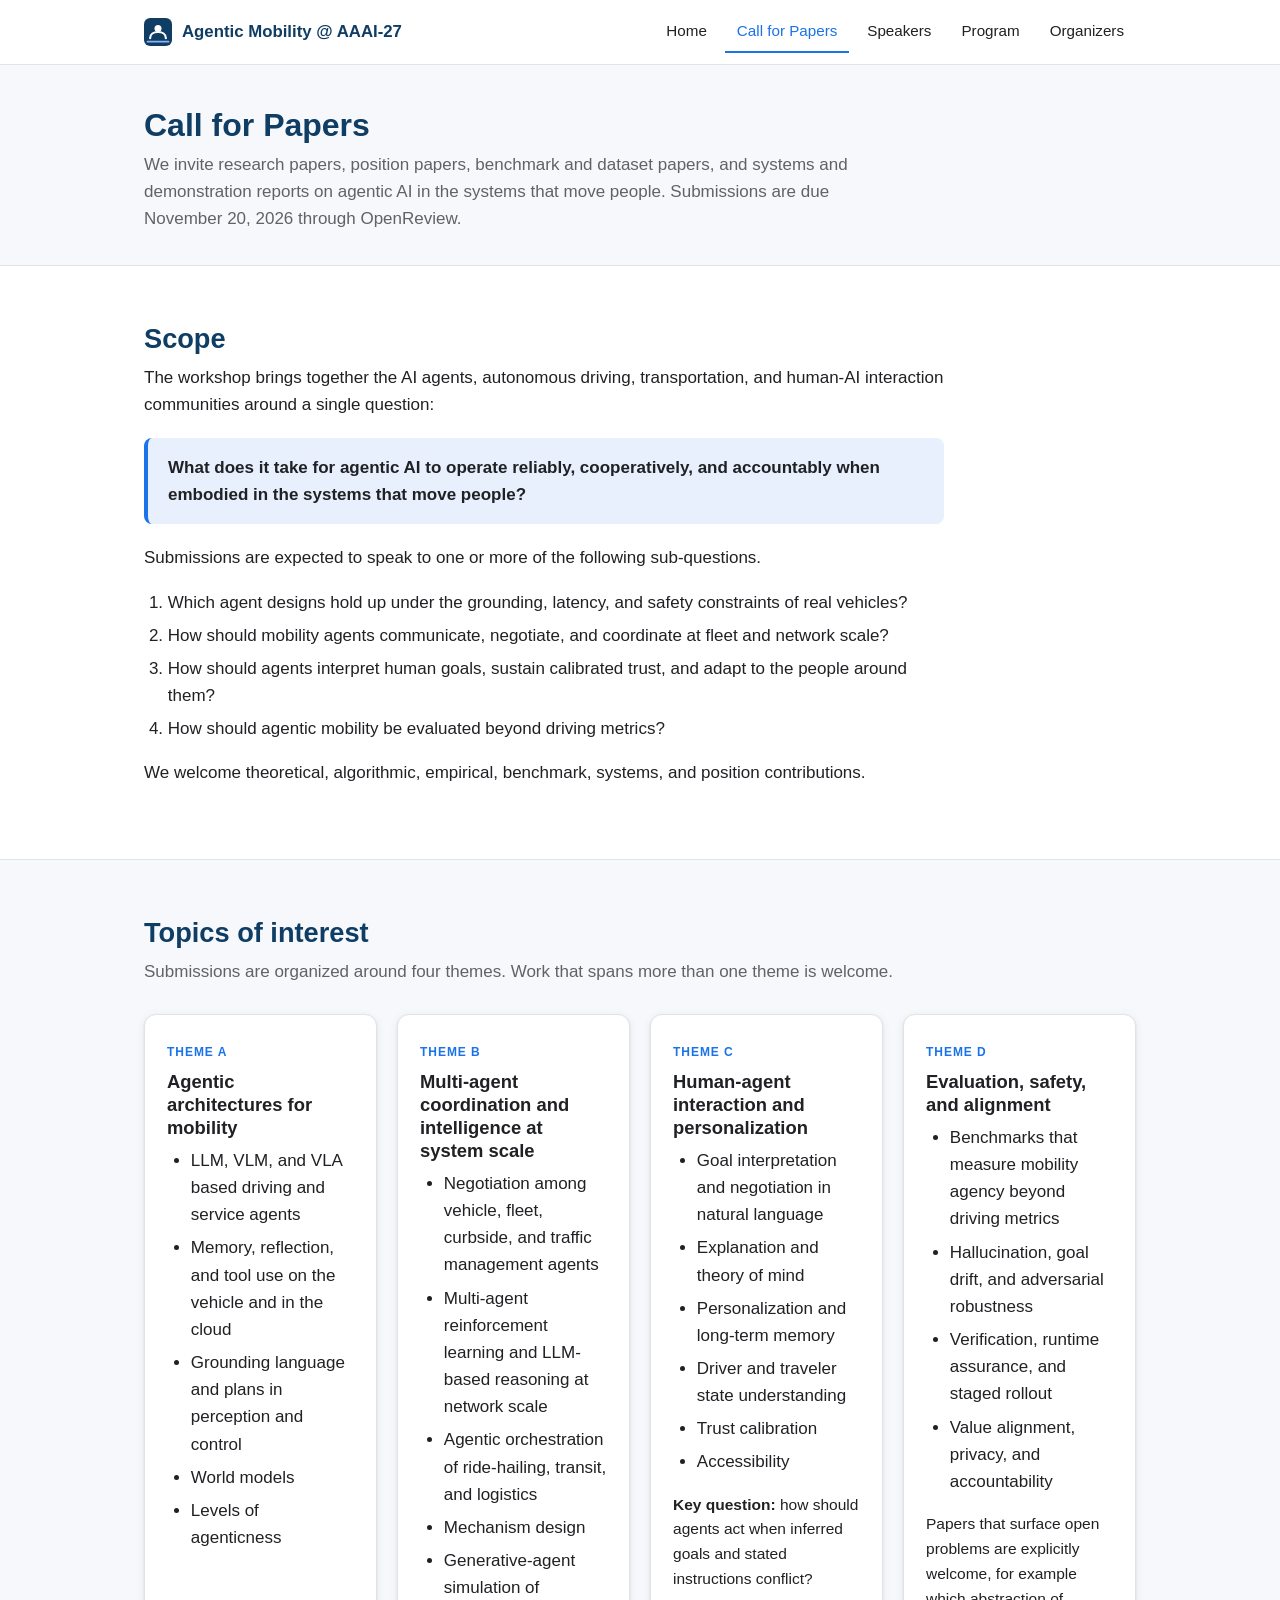
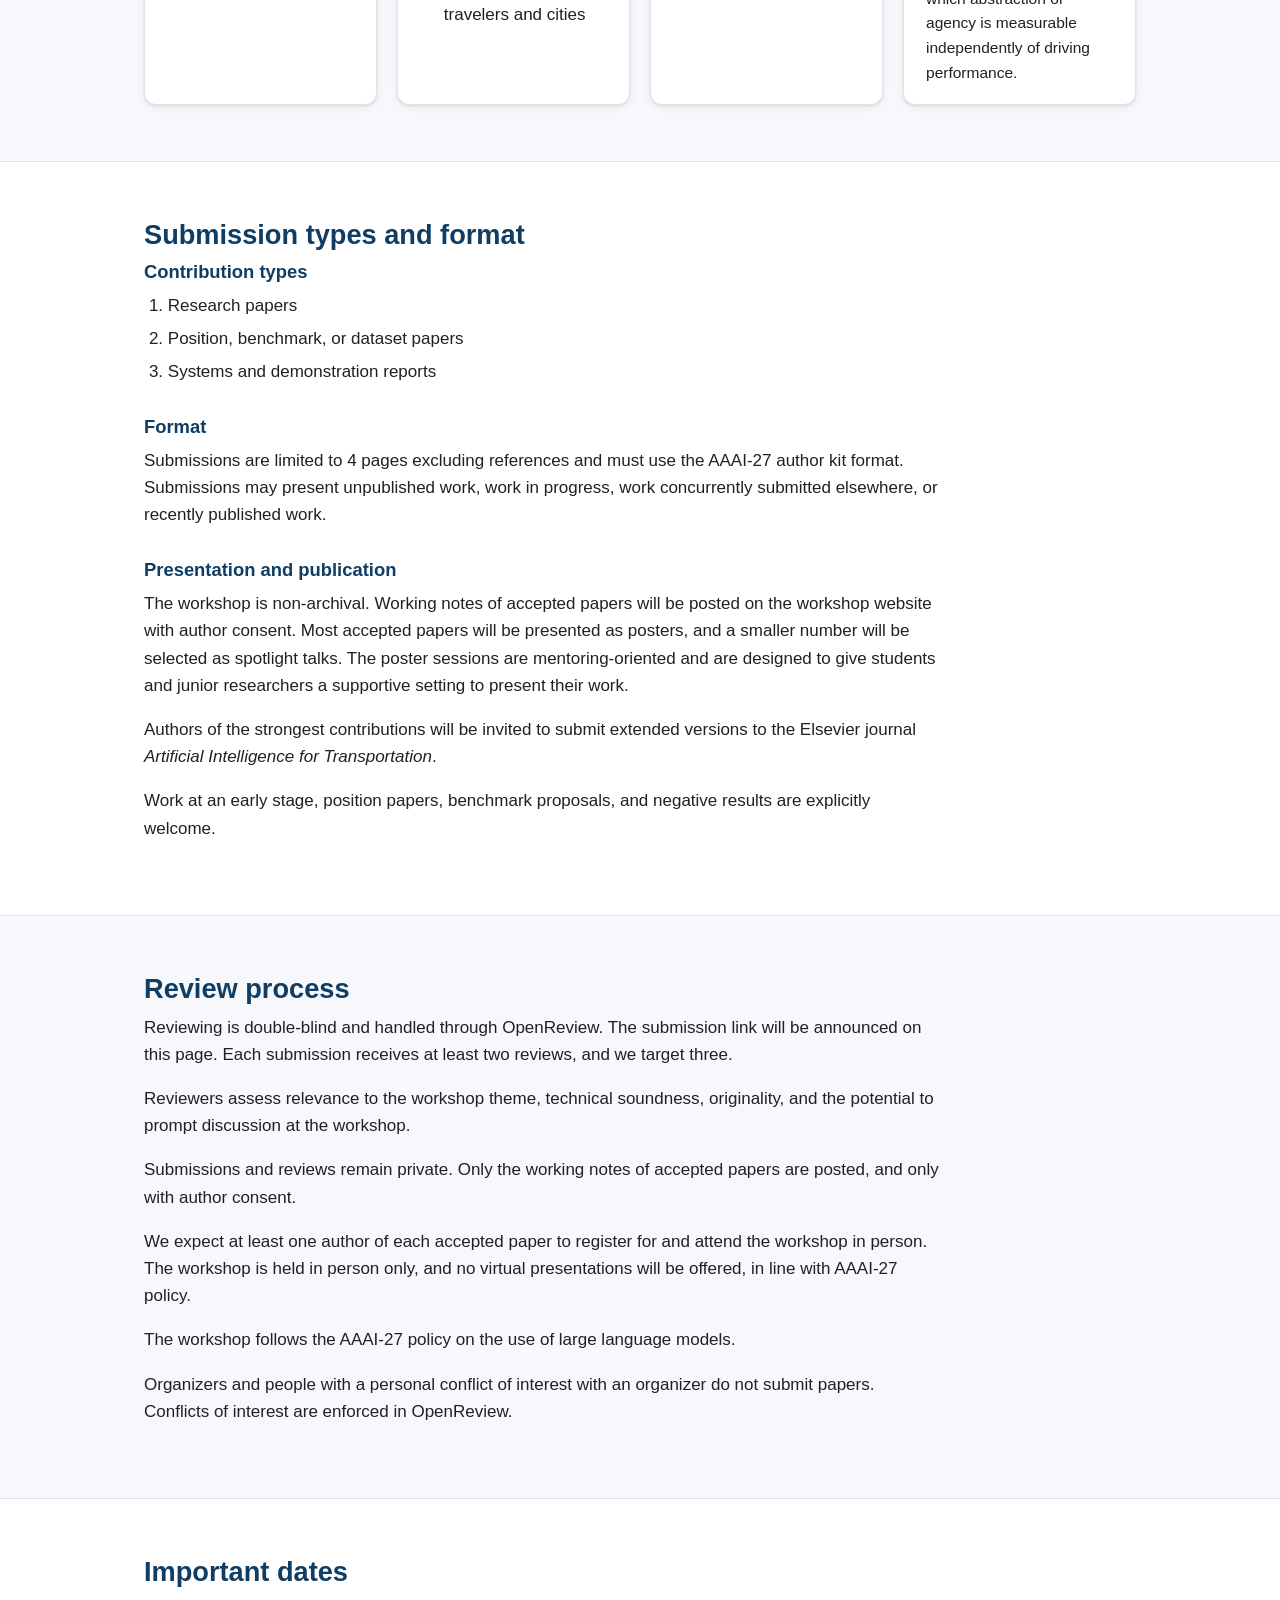
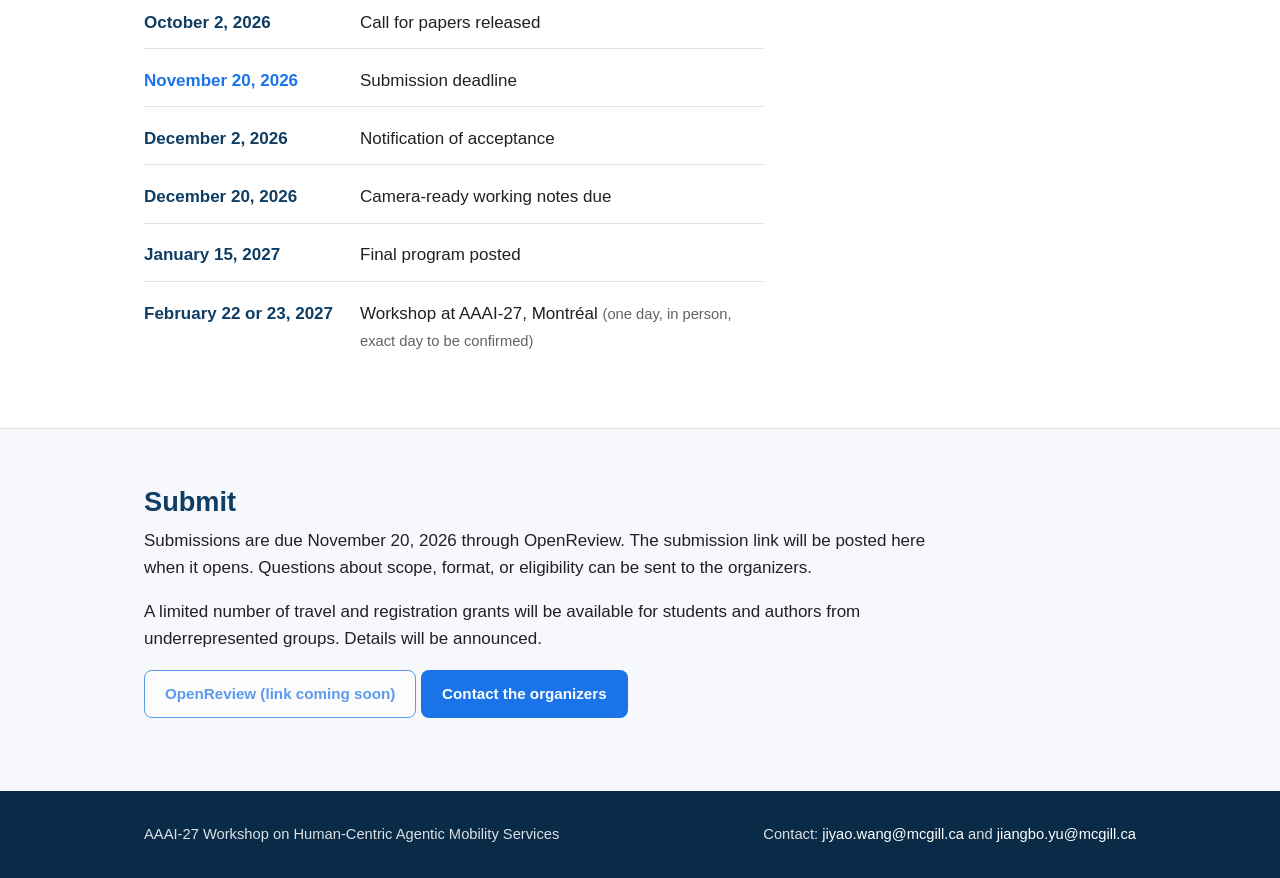
==== cfp.html @ 1d6eedd7 "Add workshop website for AAAI-27 Human-Centric Agentic Mobility Services Static site with home, call" ====
<!DOCTYPE html>
<html lang="en">
<head>
  <meta charset="utf-8">
  <meta name="viewport" content="width=device-width, initial-scale=1">
  <title>Call for Papers | Human-Centric Agentic Mobility Services, AAAI-27 Workshop</title>
  <meta name="description" content="Call for papers for the AAAI-27 Workshop on Human-Centric Agentic Mobility Services. Scope, topics of interest, submission format, review process, and important dates.">
  <link rel="icon" href="assets/favicon.svg" type="image/svg+xml">
  <link rel="stylesheet" href="assets/style.css">
</head>
<body>
  <a class="skip-link" href="#main">Skip to content</a>

  <header class="site-header">
    <div class="container">
      <a class="brand" href="index.html">
        <svg viewBox="0 0 64 64" aria-hidden="true"><rect width="64" height="64" rx="14" fill="#0f3d63"/><circle cx="32" cy="24" r="8" fill="#fff"/><path d="M14 46c0-9 8-14 18-14s18 5 18 14" fill="none" stroke="#fff" stroke-width="5" stroke-linecap="round"/><path d="M8 54h48" stroke="#8ab4f8" stroke-width="4" stroke-linecap="round"/></svg>
        Agentic Mobility @ AAAI-27
      </a>
      <nav class="site-nav" aria-label="Main">
        <a href="index.html">Home</a>
        <a href="cfp.html" class="active" aria-current="page">Call for Papers</a>
        <a href="speakers.html">Speakers</a>
        <a href="program.html">Program</a>
        <a href="organizers.html">Organizers</a>
      </nav>
    </div>
  </header>

  <main id="main">
    <section class="page-header">
      <div class="container">
        <h1>Call for Papers</h1>
        <p>We invite research papers, position papers, benchmark and dataset papers, and systems and demonstration reports on agentic AI in the systems that move people. Submissions are due November 20, 2026 through OpenReview.</p>
      </div>
    </section>

    <section class="section" id="scope">
      <div class="container">
        <h2 class="section-title">Scope</h2>
        <div class="prose">
          <p>The workshop brings together the AI agents, autonomous driving, transportation, and human-AI interaction communities around a single question:</p>
          <div class="callout">
            <p><strong>What does it take for agentic AI to operate reliably, cooperatively, and accountably when embodied in the systems that move people?</strong></p>
          </div>
          <p>Submissions are expected to speak to one or more of the following sub-questions.</p>
          <ol>
            <li>Which agent designs hold up under the grounding, latency, and safety constraints of real vehicles?</li>
            <li>How should mobility agents communicate, negotiate, and coordinate at fleet and network scale?</li>
            <li>How should agents interpret human goals, sustain calibrated trust, and adapt to the people around them?</li>
            <li>How should agentic mobility be evaluated beyond driving metrics?</li>
          </ol>
          <p>We welcome theoretical, algorithmic, empirical, benchmark, systems, and position contributions.</p>
        </div>
      </div>
    </section>

    <section class="section alt" id="topics">
      <div class="container">
        <h2 class="section-title">Topics of interest</h2>
        <p class="section-intro">Submissions are organized around four themes. Work that spans more than one theme is welcome.</p>
        <div class="card-grid">
          <div class="card">
            <span class="label">Theme A</span>
            <h3>Agentic architectures for mobility</h3>
            <ul>
              <li>LLM, VLM, and VLA based driving and service agents</li>
              <li>Memory, reflection, and tool use on the vehicle and in the cloud</li>
              <li>Grounding language and plans in perception and control</li>
              <li>World models</li>
              <li>Levels of agenticness</li>
            </ul>
          </div>
          <div class="card">
            <span class="label">Theme B</span>
            <h3>Multi-agent coordination and intelligence at system scale</h3>
            <ul>
              <li>Negotiation among vehicle, fleet, curbside, and traffic management agents</li>
              <li>Multi-agent reinforcement learning and LLM-based reasoning at network scale</li>
              <li>Agentic orchestration of ride-hailing, transit, and logistics</li>
              <li>Mechanism design</li>
              <li>Generative-agent simulation of travelers and cities</li>
            </ul>
          </div>
          <div class="card">
            <span class="label">Theme C</span>
            <h3>Human-agent interaction and personalization</h3>
            <ul>
              <li>Goal interpretation and negotiation in natural language</li>
              <li>Explanation and theory of mind</li>
              <li>Personalization and long-term memory</li>
              <li>Driver and traveler state understanding</li>
              <li>Trust calibration</li>
              <li>Accessibility</li>
            </ul>
            <p><strong>Key question:</strong> how should agents act when inferred goals and stated instructions conflict?</p>
          </div>
          <div class="card">
            <span class="label">Theme D</span>
            <h3>Evaluation, safety, and alignment</h3>
            <ul>
              <li>Benchmarks that measure mobility agency beyond driving metrics</li>
              <li>Hallucination, goal drift, and adversarial robustness</li>
              <li>Verification, runtime assurance, and staged rollout</li>
              <li>Value alignment, privacy, and accountability</li>
            </ul>
            <p>Papers that surface open problems are explicitly welcome, for example which abstraction of agency is measurable independently of driving performance.</p>
          </div>
        </div>
      </div>
    </section>

    <section class="section" id="submissions">
      <div class="container">
        <h2 class="section-title">Submission types and format</h2>
        <div class="prose">
          <h3>Contribution types</h3>
          <ol>
            <li>Research papers</li>
            <li>Position, benchmark, or dataset papers</li>
            <li>Systems and demonstration reports</li>
          </ol>
          <h3>Format</h3>
          <p>Submissions are limited to 4 pages excluding references and must use the AAAI-27 author kit format. Submissions may present unpublished work, work in progress, work concurrently submitted elsewhere, or recently published work.</p>
          <h3>Presentation and publication</h3>
          <p>The workshop is non-archival. Working notes of accepted papers will be posted on the workshop website with author consent. Most accepted papers will be presented as posters, and a smaller number will be selected as spotlight talks. The poster sessions are mentoring-oriented and are designed to give students and junior researchers a supportive setting to present their work.</p>
          <p>Authors of the strongest contributions will be invited to submit extended versions to the Elsevier journal <em>Artificial Intelligence for Transportation</em>.</p>
          <p>Work at an early stage, position papers, benchmark proposals, and negative results are explicitly welcome.</p>
        </div>
      </div>
    </section>

    <section class="section alt" id="review">
      <div class="container">
        <h2 class="section-title">Review process</h2>
        <div class="prose">
          <p>Reviewing is double-blind and handled through OpenReview. The submission link will be announced on this page. Each submission receives at least two reviews, and we target three.</p>
          <p>Reviewers assess relevance to the workshop theme, technical soundness, originality, and the potential to prompt discussion at the workshop.</p>
          <p>Submissions and reviews remain private. Only the working notes of accepted papers are posted, and only with author consent.</p>
          <p>We expect at least one author of each accepted paper to register for and attend the workshop in person. The workshop is held in person only, and no virtual presentations will be offered, in line with AAAI-27 policy.</p>
          <p>The workshop follows the AAAI-27 policy on the use of large language models.</p>
          <p>Organizers and people with a personal conflict of interest with an organizer do not submit papers. Conflicts of interest are enforced in OpenReview.</p>
        </div>
      </div>
    </section>

    <section class="section" id="dates">
      <div class="container">
        <h2 class="section-title">Important dates</h2>
        <ul class="dates">
          <li><span class="date">October 2, 2026</span><span>Call for papers released</span></li>
          <li class="highlight"><span class="date">November 20, 2026</span><span>Submission deadline</span></li>
          <li><span class="date">December 2, 2026</span><span>Notification of acceptance</span></li>
          <li><span class="date">December 20, 2026</span><span>Camera-ready working notes due</span></li>
          <li><span class="date">January 15, 2027</span><span>Final program posted</span></li>
          <li><span class="date">February 22 or 23, 2027</span><span>Workshop at AAAI-27, Montréal <span class="note">(one day, in person, exact day to be confirmed)</span></span></li>
        </ul>
      </div>
    </section>

    <section class="section alt" id="submit">
      <div class="container">
        <h2 class="section-title">Submit</h2>
        <div class="prose">
          <p>Submissions are due November 20, 2026 through OpenReview. The submission link will be posted here when it opens. Questions about scope, format, or eligibility can be sent to the organizers.</p>
          <p>A limited number of travel and registration grants will be available for students and authors from underrepresented groups. Details will be announced.</p>
          <p>
            <a class="btn btn-secondary" href="#" aria-disabled="true" tabindex="-1">OpenReview (link coming soon)</a>
            <a class="btn btn-primary" href="organizers.html#contact">Contact the organizers</a>
          </p>
        </div>
      </div>
    </section>
  </main>

  <footer class="site-footer">
    <div class="container">
      <p>AAAI-27 Workshop on Human-Centric Agentic Mobility Services</p>
      <p>Contact: <a href="mailto:jiyao.wang@mcgill.ca">jiyao.wang@mcgill.ca</a> and <a href="mailto:jiangbo.yu@mcgill.ca">jiangbo.yu@mcgill.ca</a></p>
    </div>
  </footer>
</body>
</html>
---- assets/style.css ----
/* Workshop site styles. Clean, single column, Google Sites inspired. */

:root {
  --primary: #0f3d63;
  --primary-dark: #0a2b47;
  --accent: #1a73e8;
  --accent-soft: #e8f0fe;
  --bg: #ffffff;
  --surface: #f6f8fb;
  --text: #202124;
  --muted: #5f6368;
  --border: #e0e3e8;
  --radius: 12px;
  --shadow: 0 1px 2px rgba(60, 64, 67, 0.12), 0 2px 8px rgba(60, 64, 67, 0.08);
  --font: -apple-system, BlinkMacSystemFont, "Segoe UI", Roboto, "Helvetica Neue", Arial, sans-serif;
}

* { box-sizing: border-box; }

@media (prefers-reduced-motion: no-preference) {
  html { scroll-behavior: smooth; }
}

/* Keep anchored targets clear of the sticky header */
[id] { scroll-margin-top: 80px; }

body {
  margin: 0;
  font-family: var(--font);
  font-size: 17px;
  line-height: 1.6;
  color: var(--text);
  background: var(--bg);
  -webkit-font-smoothing: antialiased;
}

a { color: var(--accent); text-decoration: none; }
a:hover { text-decoration: underline; }
a:focus-visible, .btn:focus-visible {
  outline: 3px solid var(--accent);
  outline-offset: 2px;
}
.hero :focus-visible, .site-footer :focus-visible { outline-color: #fff; }

h1, h2, h3, h4 { line-height: 1.25; margin: 0 0 0.5em; font-weight: 600; }
h1 { font-size: 2.4rem; }
h2 { font-size: 1.7rem; color: var(--primary); }
h3 { font-size: 1.15rem; }
p { margin: 0 0 1em; }
ul, ol { margin: 0 0 1em; padding-left: 1.4em; }
li { margin-bottom: 0.35em; }

.container {
  max-width: 1040px;
  margin: 0 auto;
  padding: 0 24px;
}

/* Skip link for keyboard users */
.skip-link {
  position: absolute;
  left: -999px;
  top: 8px;
  background: var(--accent);
  color: #fff;
  padding: 8px 12px;
  border-radius: 6px;
  z-index: 1000;
}
.skip-link:focus { left: 8px; }

/* Header and navigation */
.site-header {
  position: sticky;
  top: 0;
  z-index: 100;
  background: #fff;
  border-bottom: 1px solid var(--border);
}
.site-header .container {
  display: flex;
  align-items: center;
  justify-content: space-between;
  flex-wrap: wrap;
  gap: 8px 24px;
  min-height: 64px;
}
.brand {
  display: flex;
  align-items: center;
  gap: 10px;
  font-weight: 700;
  color: var(--primary);
  font-size: 1.05rem;
  white-space: nowrap;
}
.brand:hover { text-decoration: none; }
.brand svg { width: 28px; height: 28px; flex: none; }
.site-nav { display: flex; flex-wrap: wrap; gap: 4px 6px; }
.site-nav a {
  display: inline-block;
  padding: 8px 12px;
  border-radius: 8px;
  color: var(--text);
  font-weight: 500;
  font-size: 0.95rem;
  border-bottom: 2px solid transparent;
}
.site-nav a:hover { background: var(--surface); text-decoration: none; }
.site-nav a.active { color: var(--accent); border-bottom-color: var(--accent); border-radius: 8px 8px 0 0; }

/* Hero banner */
.hero {
  background: linear-gradient(135deg, var(--primary-dark) 0%, var(--primary) 55%, #175a8a 100%);
  color: #fff;
  padding: 72px 0 64px;
}
.hero .eyebrow {
  text-transform: uppercase;
  letter-spacing: 0.12em;
  font-size: 0.8rem;
  font-weight: 600;
  opacity: 0.85;
  margin-bottom: 12px;
}
.hero h1 { color: #fff; max-width: 820px; margin-bottom: 16px; }
.hero .lead { font-size: 1.2rem; max-width: 760px; opacity: 0.95; margin-bottom: 20px; }
.hero .meta {
  display: flex;
  flex-wrap: wrap;
  gap: 8px 28px;
  font-size: 1rem;
  opacity: 0.95;
  margin-bottom: 28px;
}
.hero .meta span { display: inline-flex; align-items: center; gap: 8px; }
.hero .meta svg { width: 18px; height: 18px; opacity: 0.9; }
.hero .actions { display: flex; flex-wrap: wrap; gap: 12px; }

/* Page header for interior pages */
.page-header {
  background: var(--surface);
  border-bottom: 1px solid var(--border);
  padding: 40px 0 32px;
}
.page-header h1 { color: var(--primary); font-size: 2rem; margin-bottom: 6px; }
.page-header p { color: var(--muted); margin: 0; max-width: 760px; }

/* Buttons */
.btn {
  display: inline-block;
  padding: 11px 20px;
  border-radius: 8px;
  font-weight: 600;
  font-size: 0.95rem;
  border: 1px solid transparent;
  transition: background 0.15s ease, color 0.15s ease;
}
.btn:hover { text-decoration: none; }
.btn-primary { background: #fff; color: var(--primary); }
.btn-primary:hover { background: #eaf1fb; }
.btn-secondary { background: transparent; color: #fff; border-color: rgba(255, 255, 255, 0.7); }
.btn-secondary:hover { background: rgba(255, 255, 255, 0.12); }
.btn[aria-disabled="true"] { opacity: 0.7; cursor: default; pointer-events: none; }
.section .btn-primary { background: var(--accent); color: #fff; }
.section .btn-primary:hover { background: #1765cc; }
.section .btn-secondary { background: #fff; color: var(--accent); border-color: var(--accent); }
.section .btn-secondary:hover { background: var(--accent-soft); }

/* Sections */
.section { padding: 56px 0; }
.section + .section { border-top: 1px solid var(--border); }
.section.alt { background: var(--surface); }
.section-title { margin-bottom: 8px; }
.section-intro { color: var(--muted); max-width: 760px; margin-bottom: 28px; }
.section-intro a, .page-header p a { text-decoration: underline; text-underline-offset: 2px; }
.prose { max-width: 800px; }
.prose h3 { margin-top: 1.6em; color: var(--primary); }
.prose h3:first-child { margin-top: 0; }

/* Cards */
.card-grid {
  display: grid;
  grid-template-columns: repeat(auto-fit, minmax(230px, 1fr));
  gap: 20px;
}
.card {
  background: #fff;
  border: 1px solid var(--border);
  border-radius: var(--radius);
  padding: 22px 22px 18px;
  box-shadow: var(--shadow);
}
.card h3 { margin-bottom: 8px; }
.card p { margin-bottom: 0.6em; font-size: 0.97rem; }
.card p:last-child { margin-bottom: 0; }
.card .label {
  display: inline-block;
  font-size: 0.75rem;
  font-weight: 700;
  letter-spacing: 0.08em;
  text-transform: uppercase;
  color: var(--accent);
  margin-bottom: 8px;
}

/* Key dates */
.dates { list-style: none; padding: 0; margin: 0; max-width: 620px; }
.dates li {
  display: grid;
  grid-template-columns: 200px 1fr;
  gap: 16px;
  padding: 12px 0;
  border-bottom: 1px solid var(--border);
}
.dates li:last-child { border-bottom: none; }
.dates .date { font-weight: 600; color: var(--primary); }
.dates .highlight .date { color: var(--accent); }
.dates .note { color: var(--muted); font-size: 0.92rem; }

/* People */
.people-grid {
  display: grid;
  grid-template-columns: repeat(auto-fill, minmax(280px, 1fr));
  gap: 18px;
}
.person {
  display: flex;
  gap: 16px;
  align-items: flex-start;
  background: #fff;
  border: 1px solid var(--border);
  border-radius: var(--radius);
  padding: 18px;
  box-shadow: var(--shadow);
}
.avatar {
  flex: none;
  width: 56px;
  height: 56px;
  border-radius: 50%;
  background: var(--accent-soft);
  color: var(--primary);
  font-weight: 700;
  font-size: 1.1rem;
  display: flex;
  align-items: center;
  justify-content: center;
  letter-spacing: 0.02em;
}
.person h3 { font-size: 1.05rem; margin-bottom: 2px; }
.person .affil { color: var(--muted); font-size: 0.93rem; margin-bottom: 6px; }
.person .role {
  display: inline-block;
  font-size: 0.75rem;
  font-weight: 700;
  letter-spacing: 0.06em;
  text-transform: uppercase;
  color: var(--primary);
  background: var(--accent-soft);
  padding: 2px 8px;
  border-radius: 999px;
  margin-bottom: 8px;
}
.person .bio { font-size: 0.93rem; margin: 0; }
.person .email { font-size: 0.9rem; margin: 6px 0 0; }

/* Schedule table */
.table-wrap { overflow-x: auto; }
table.schedule {
  width: 100%;
  border-collapse: collapse;
  background: #fff;
  border: 1px solid var(--border);
  border-radius: var(--radius);
  overflow: hidden;
  box-shadow: var(--shadow);
}
table.schedule th, table.schedule td {
  text-align: left;
  padding: 14px 18px;
  border-bottom: 1px solid var(--border);
  vertical-align: top;
}
table.schedule th { background: var(--surface); color: var(--primary); font-weight: 600; }
table.schedule tr:last-child td { border-bottom: none; }
table.schedule td.time { white-space: nowrap; font-weight: 600; width: 150px; }
table.schedule tr.break td { background: #fafbfc; color: var(--muted); }

/* Callout */
.callout {
  background: var(--accent-soft);
  border-left: 4px solid var(--accent);
  border-radius: 8px;
  padding: 16px 20px;
  margin: 20px 0;
}
.callout p:last-child { margin-bottom: 0; }
.callout a { color: var(--primary); text-decoration: underline; text-underline-offset: 2px; }

/* Sponsors */
.sponsor-list {
  display: flex;
  flex-wrap: wrap;
  gap: 12px 16px;
  list-style: none;
  padding: 0;
  margin: 0;
}
.sponsor-list li {
  background: #fff;
  border: 1px solid var(--border);
  border-radius: 8px;
  padding: 10px 22px;
  font-weight: 600;
  color: var(--primary);
}

/* Footer */
.site-footer {
  background: var(--primary-dark);
  color: rgba(255, 255, 255, 0.85);
  padding: 32px 0;
  font-size: 0.92rem;
}
.site-footer .container {
  display: flex;
  flex-wrap: wrap;
  justify-content: space-between;
  gap: 12px 32px;
}
.site-footer a { color: #fff; }
.site-footer p { margin: 0; }

/* Responsive */
@media (max-width: 700px) {
  body { font-size: 16px; }
  h1 { font-size: 1.9rem; }
  .hero { padding: 52px 0 44px; }
  .hero h1 { font-size: 1.9rem; }
  .hero .lead { font-size: 1.05rem; }
  .section { padding: 40px 0; }
  .site-header .container { padding-top: 8px; padding-bottom: 8px; }
  .site-nav a { padding: 10px 10px; font-size: 0.9rem; }
  [id] { scroll-margin-top: 112px; }
  .dates li { grid-template-columns: 1fr; gap: 2px; }
  table.schedule th, table.schedule td { padding: 12px 12px; }
  table.schedule td.time { width: auto; }
}
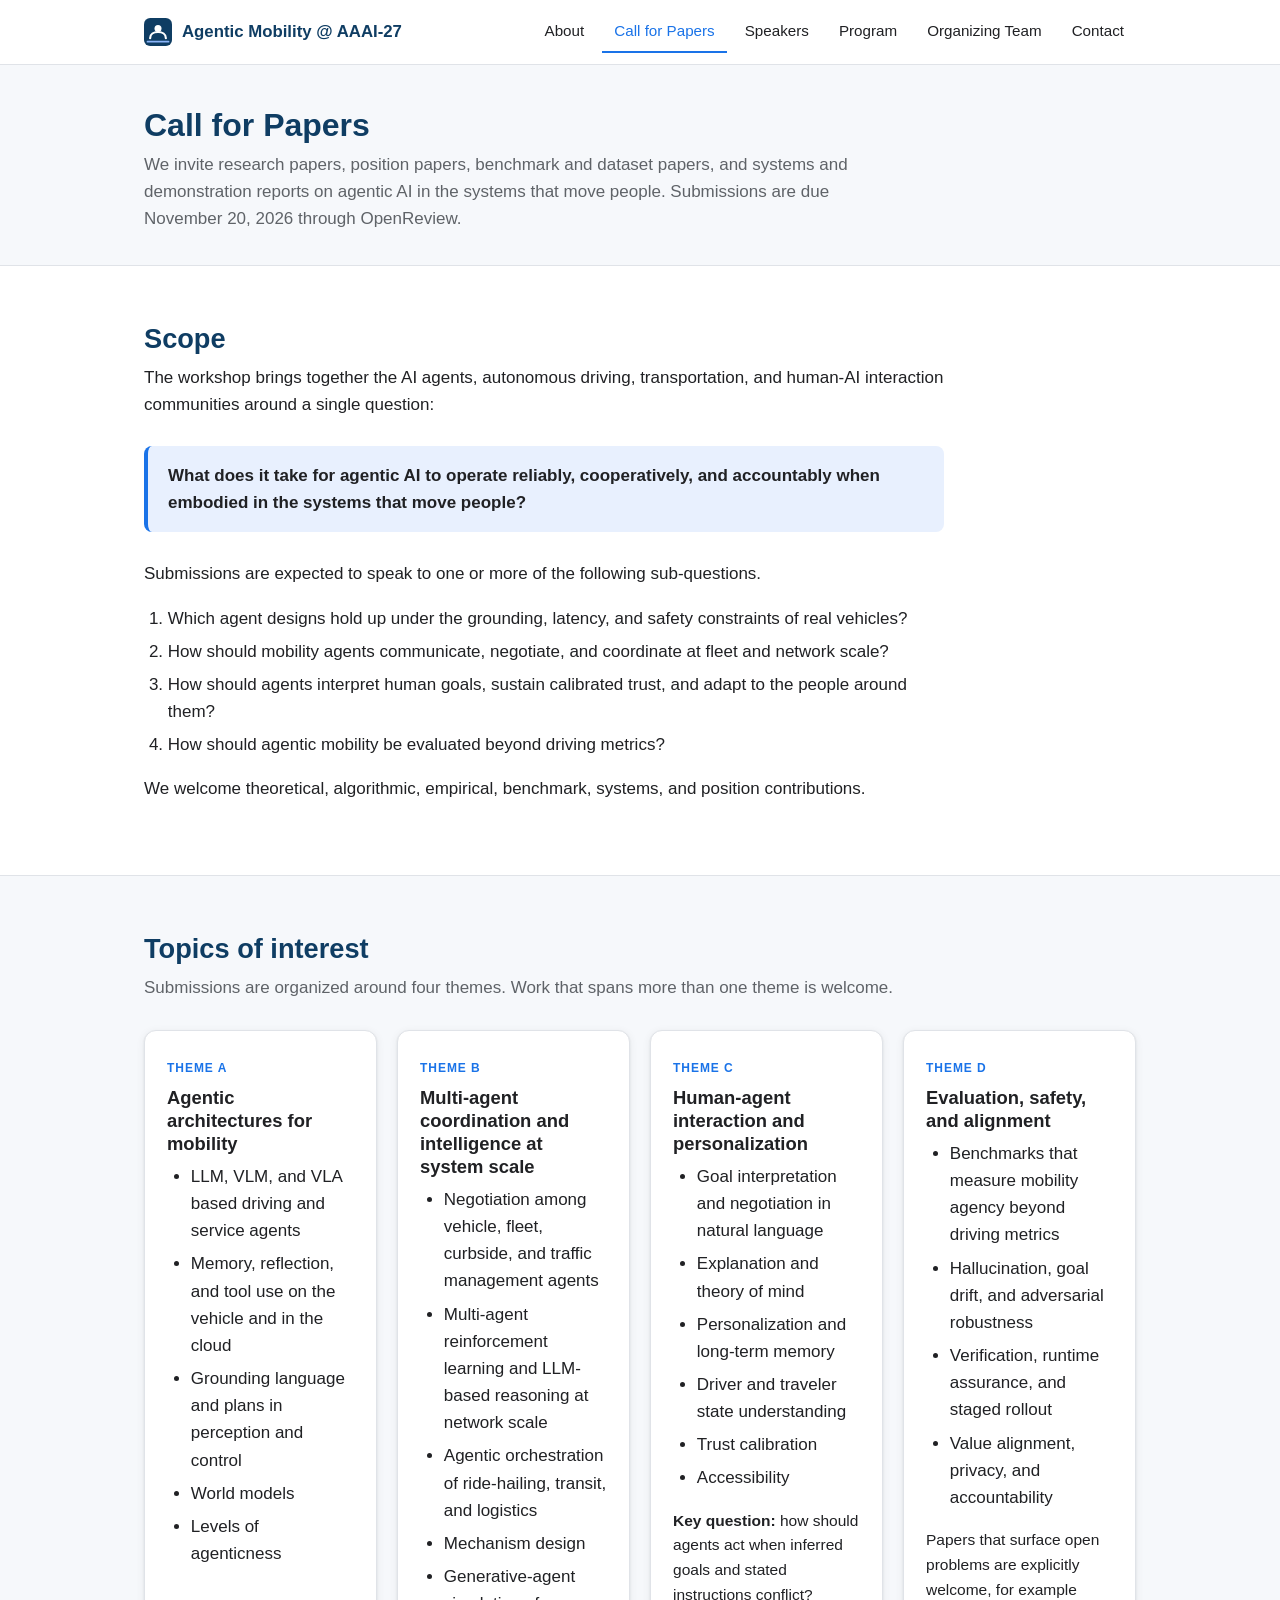
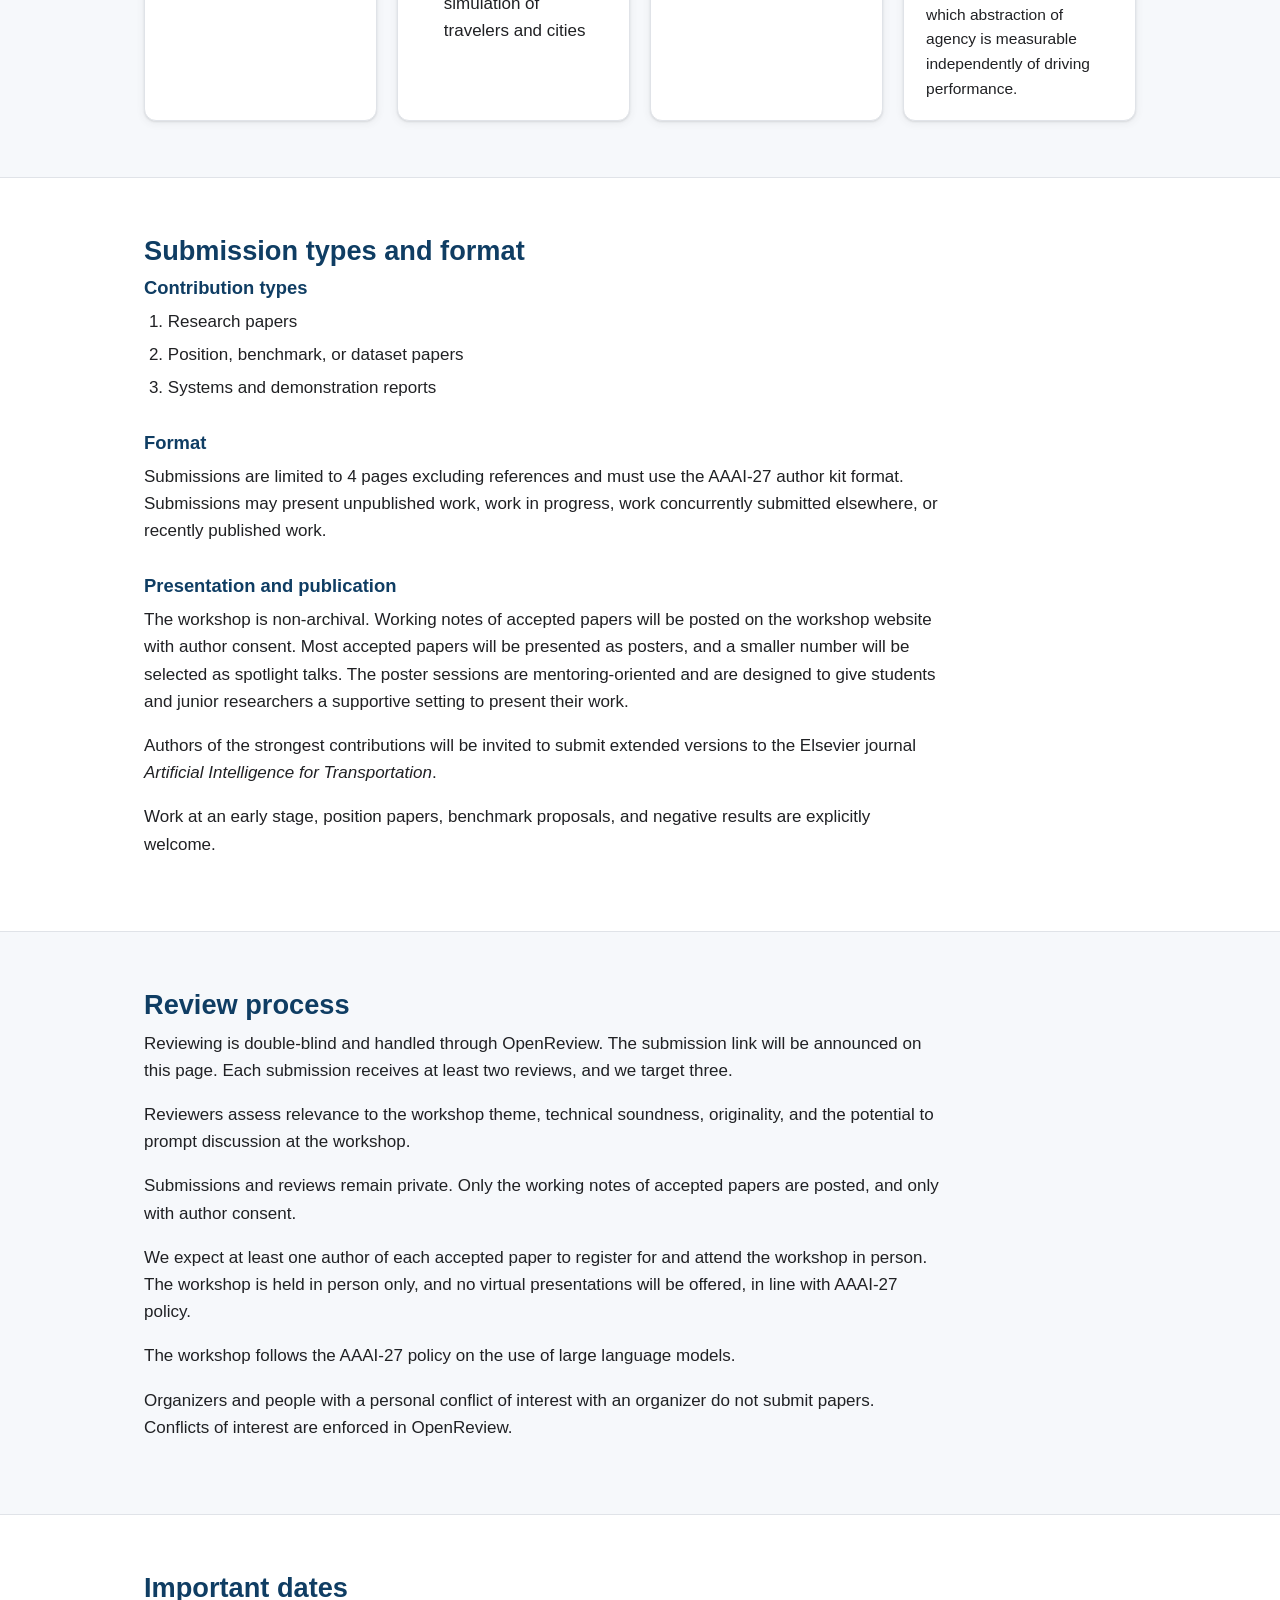
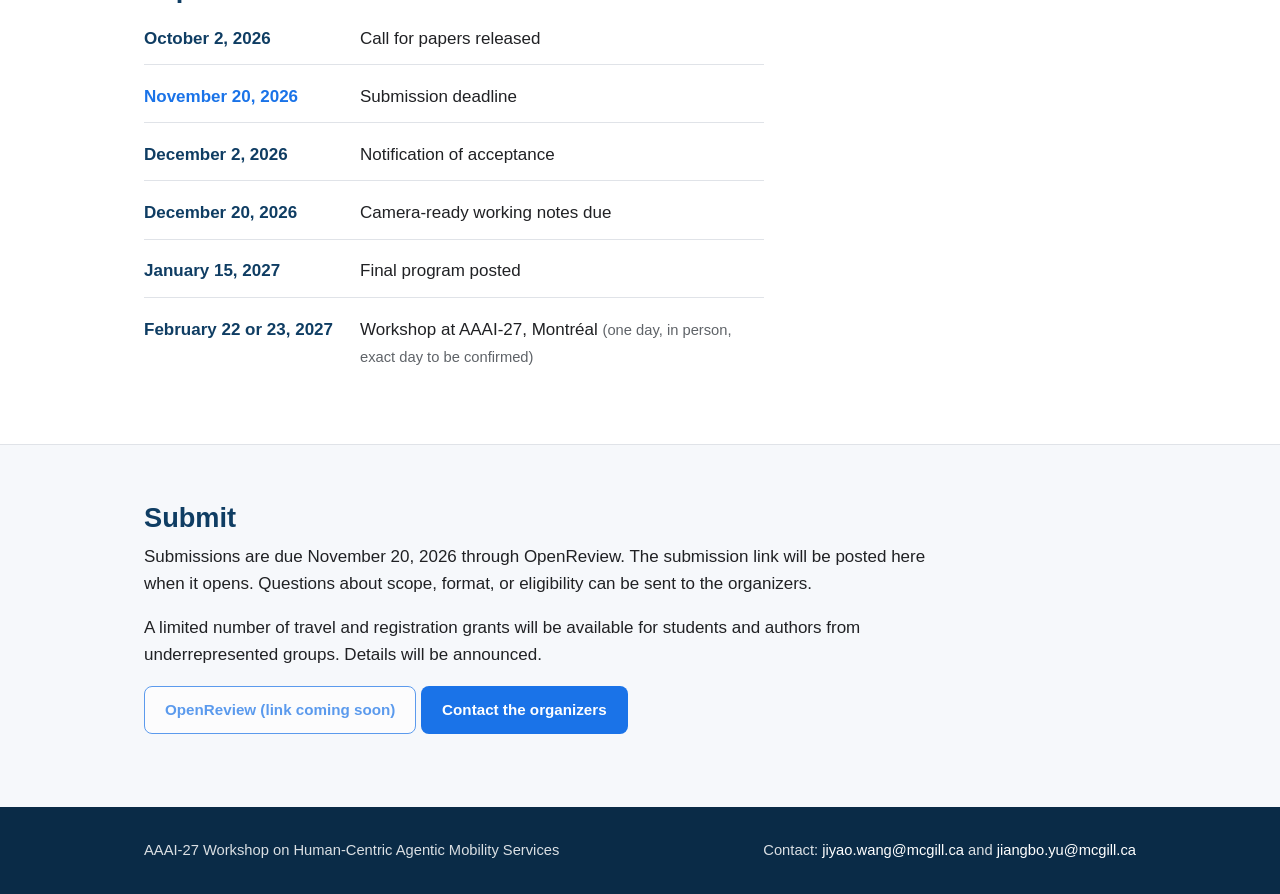
==== commit c46bee25: "Merge site into a single page with anchor navigation Keep the full call for papers as a separate pag" ====
--- a/cfp.html
+++ b/cfp.html
@@ -18,11 +18,12 @@
         Agentic Mobility @ AAAI-27
       </a>
       <nav class="site-nav" aria-label="Main">
-        <a href="index.html">Home</a>
+        <a href="index.html#about">About</a>
         <a href="cfp.html" class="active" aria-current="page">Call for Papers</a>
-        <a href="speakers.html">Speakers</a>
-        <a href="program.html">Program</a>
-        <a href="organizers.html">Organizers</a>
+        <a href="index.html#speakers">Speakers</a>
+        <a href="index.html#program">Program</a>
+        <a href="index.html#team">Organizing Team</a>
+        <a href="index.html#contact">Contact</a>
       </nav>
     </div>
   </header>
@@ -166,7 +167,7 @@
           <p>A limited number of travel and registration grants will be available for students and authors from underrepresented groups. Details will be announced.</p>
           <p>
             <a class="btn btn-secondary" href="#" aria-disabled="true" tabindex="-1">OpenReview (link coming soon)</a>
-            <a class="btn btn-primary" href="organizers.html#contact">Contact the organizers</a>
+            <a class="btn btn-primary" href="index.html#contact">Contact the organizers</a>
           </p>
         </div>
       </div>
--- a/assets/style.css
+++ b/assets/style.css
@@ -347,3 +347,25 @@
   table.schedule th, table.schedule td { padding: 12px 12px; }
   table.schedule td.time { width: auto; }
 }
+
+/* Single page additions */
+.subsection-title {
+  font-size: 1.25rem;
+  color: var(--primary);
+  margin: 40px 0 8px;
+}
+.people-grid + .subsection-title, .card-grid + .subsection-title { margin-top: 40px; }
+.person h4 { font-size: 1.05rem; margin: 0 0 2px; line-height: 1.25; }
+.two-col {
+  display: grid;
+  grid-template-columns: minmax(0, 3fr) minmax(0, 2fr);
+  gap: 40px;
+  align-items: start;
+}
+.two-col h3 { color: var(--primary); margin-bottom: 12px; }
+.two-col .prose { max-width: none; }
+.two-col .actions { display: flex; flex-wrap: wrap; gap: 12px; margin-top: 20px; }
+.section .callout { margin: 28px 0; max-width: 800px; }
+@media (max-width: 800px) {
+  .two-col { grid-template-columns: 1fr; gap: 28px; }
+}
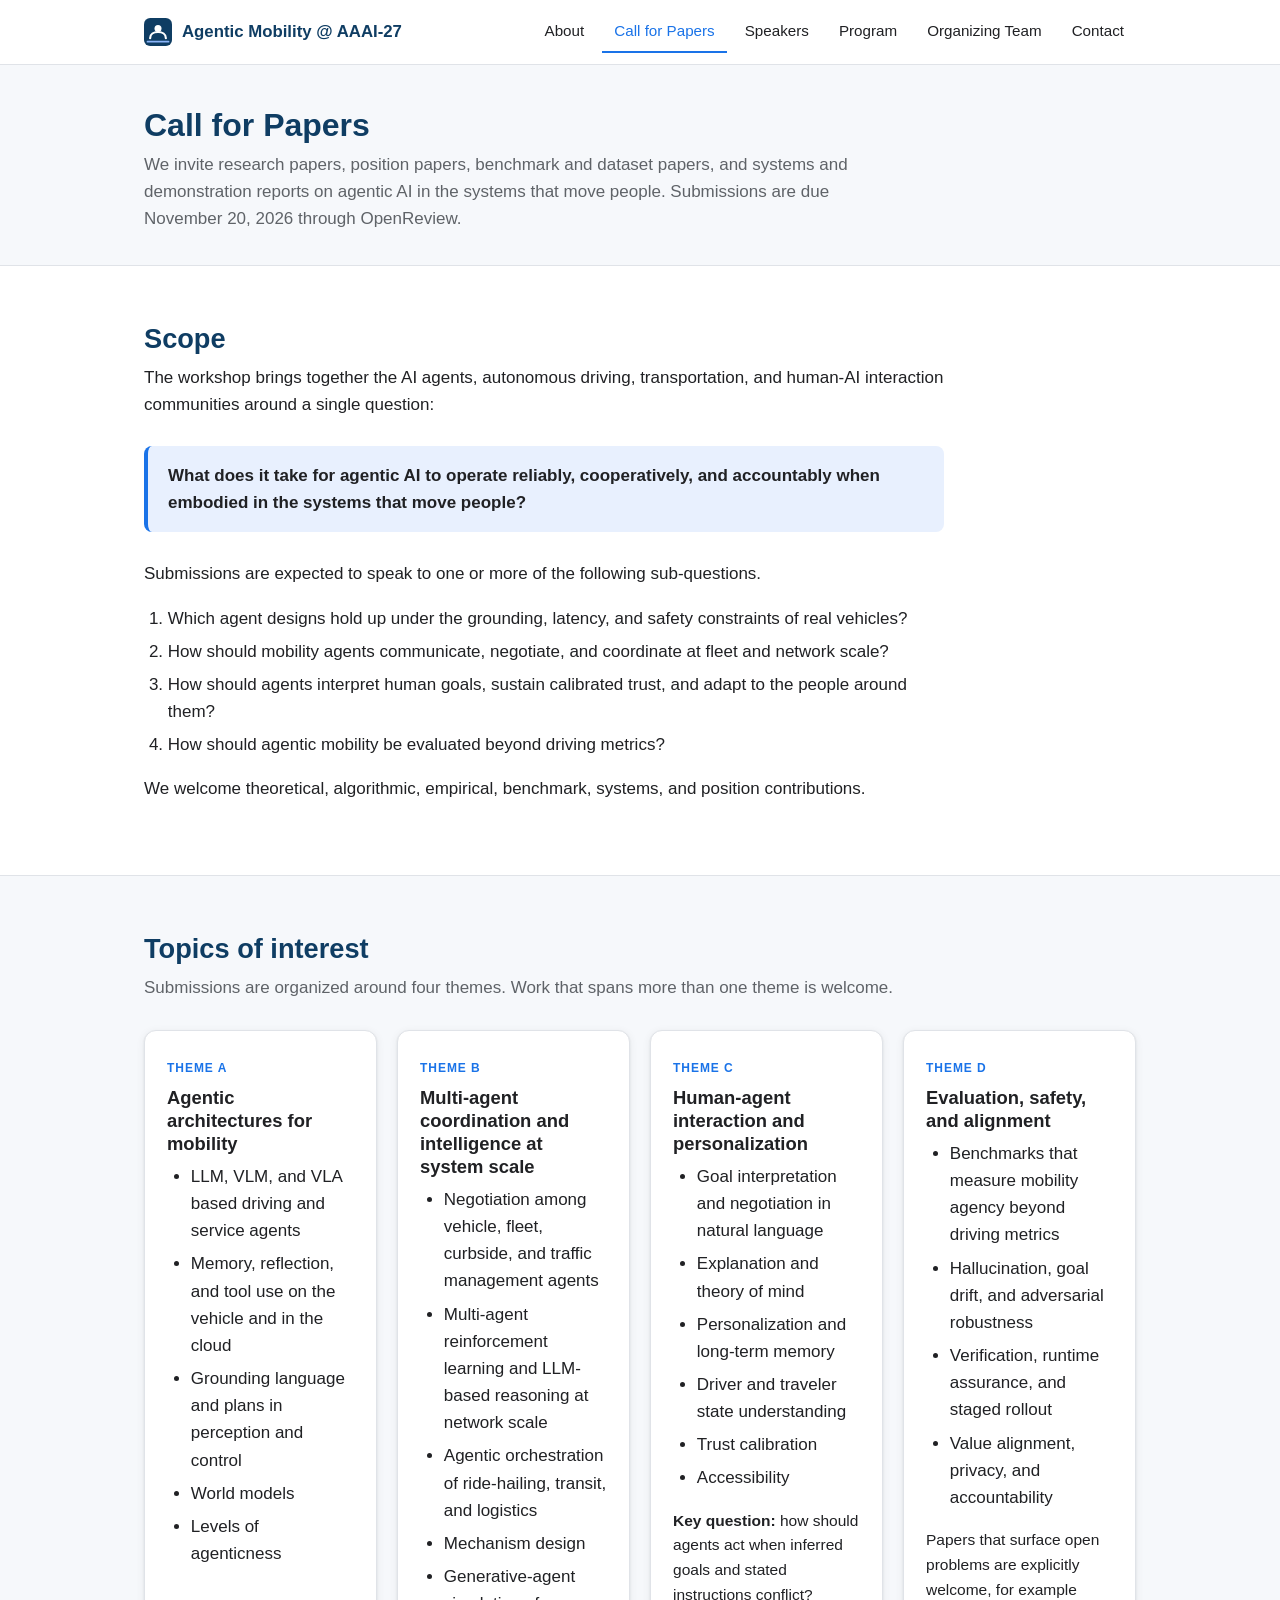
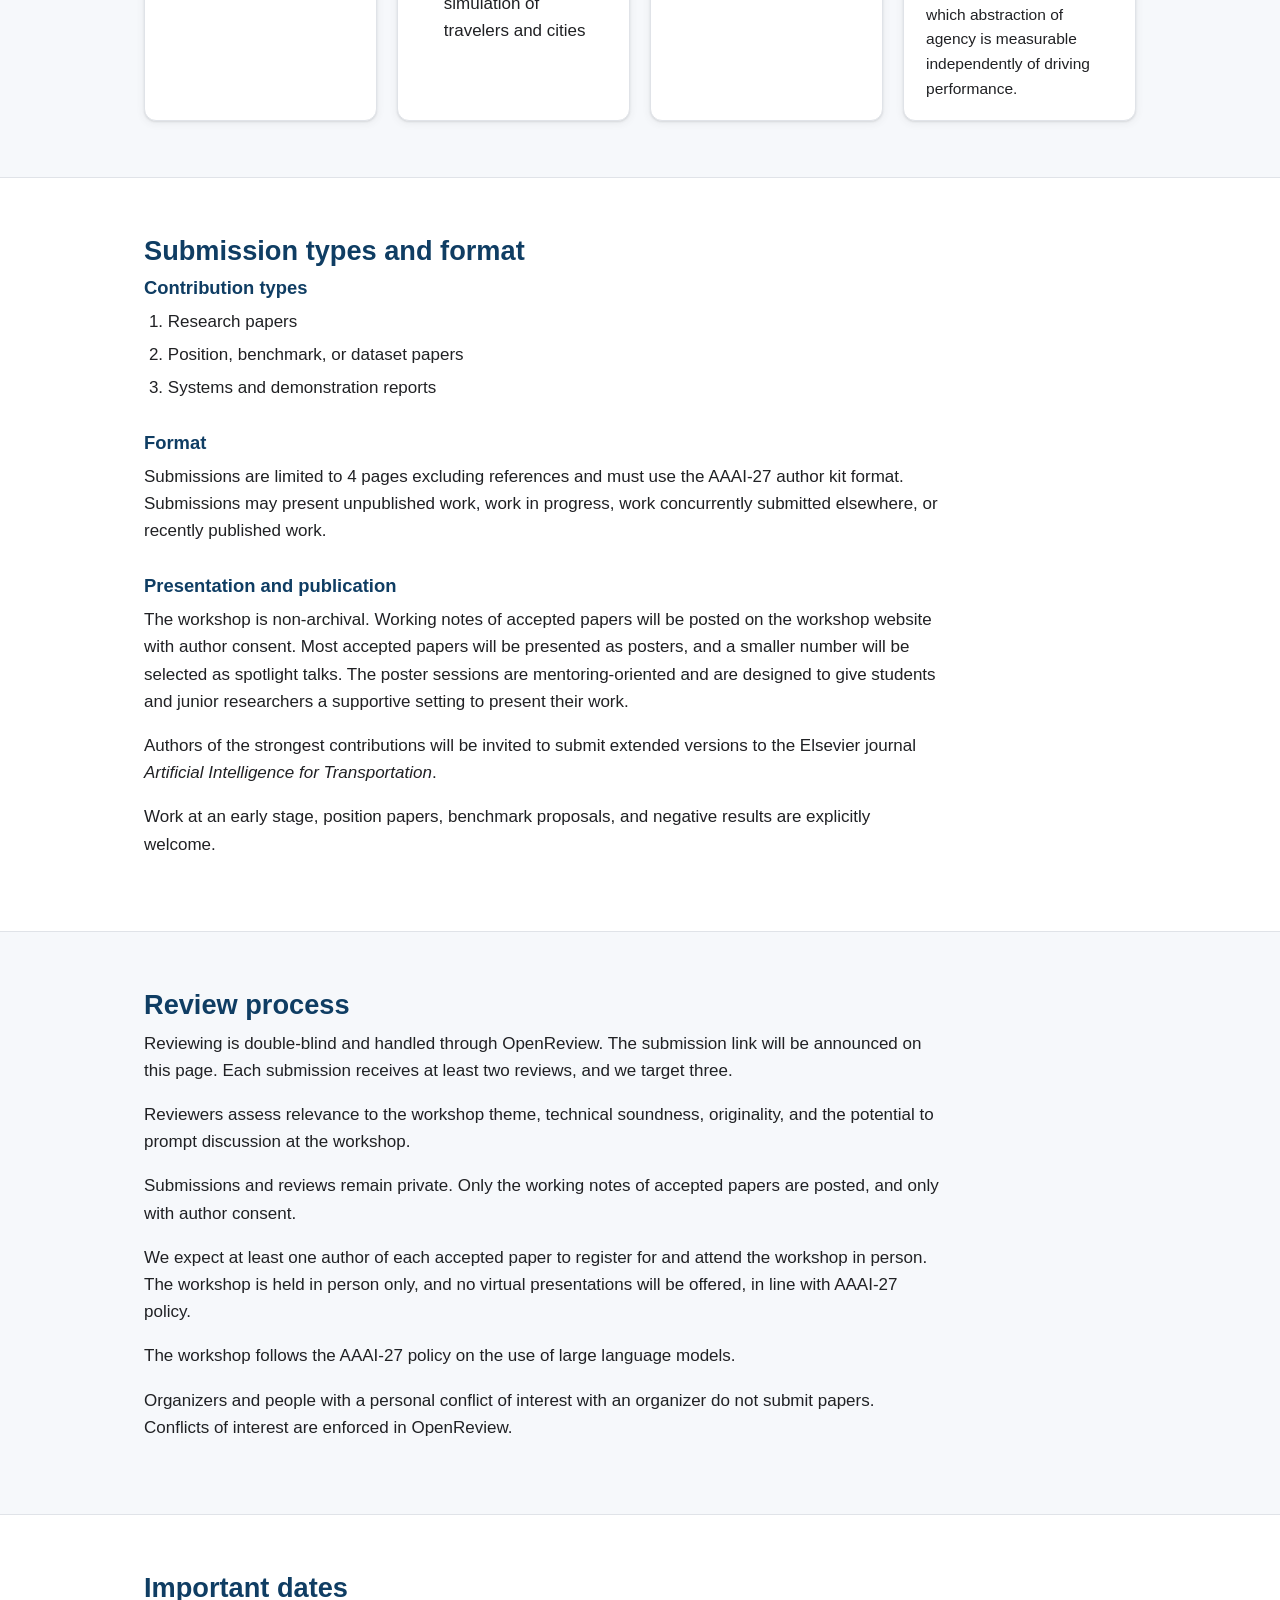
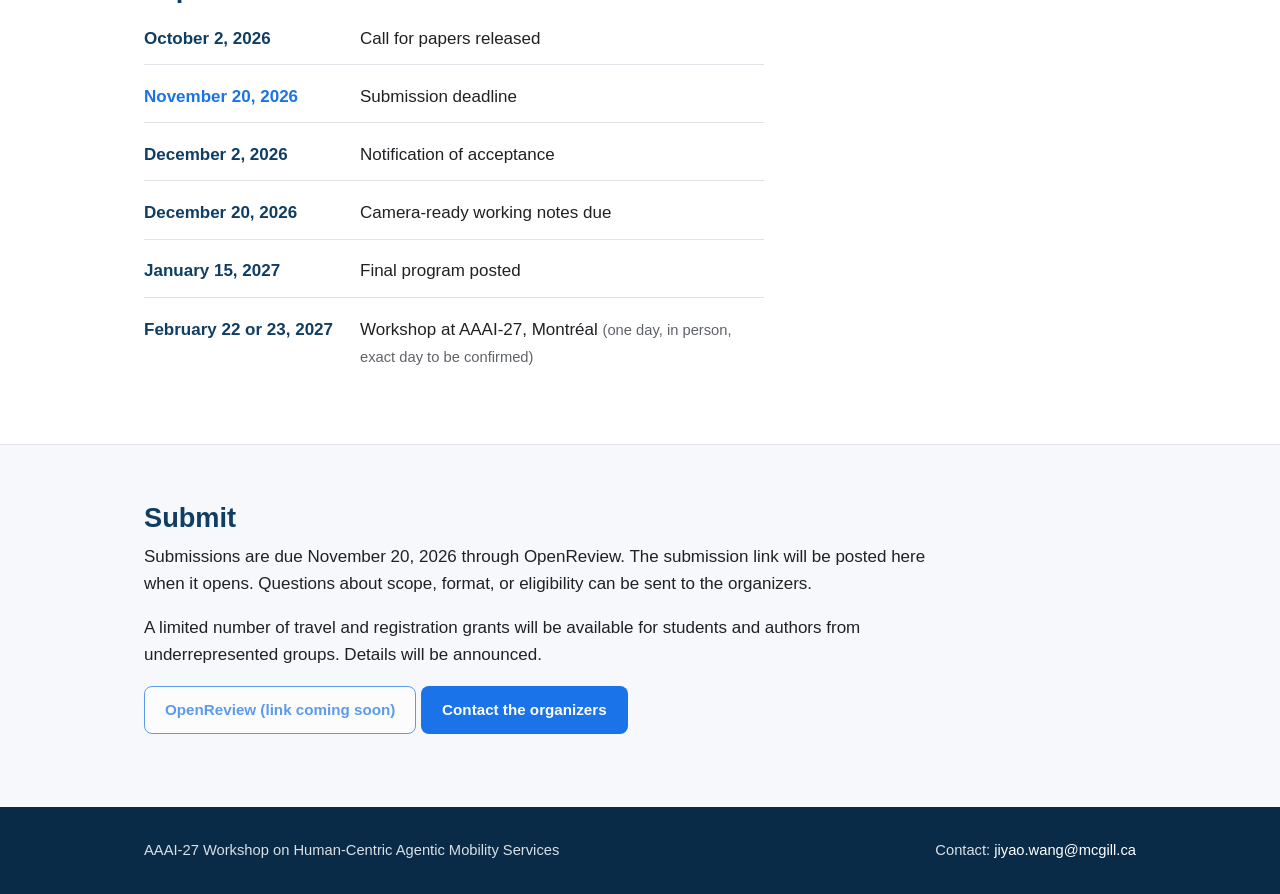
==== commit ac74f543: "Simplify contact to a single address" ====
--- a/cfp.html
+++ b/cfp.html
@@ -6,7 +6,7 @@
   <title>Call for Papers | Human-Centric Agentic Mobility Services, AAAI-27 Workshop</title>
   <meta name="description" content="Call for papers for the AAAI-27 Workshop on Human-Centric Agentic Mobility Services. Scope, topics of interest, submission format, review process, and important dates.">
   <link rel="icon" href="assets/favicon.svg" type="image/svg+xml">
-  <link rel="stylesheet" href="assets/style.css">
+  <link rel="stylesheet" href="assets/style.css?v=3">
 </head>
 <body>
   <a class="skip-link" href="#main">Skip to content</a>
@@ -177,7 +177,7 @@
   <footer class="site-footer">
     <div class="container">
       <p>AAAI-27 Workshop on Human-Centric Agentic Mobility Services</p>
-      <p>Contact: <a href="mailto:jiyao.wang@mcgill.ca">jiyao.wang@mcgill.ca</a> and <a href="mailto:jiangbo.yu@mcgill.ca">jiangbo.yu@mcgill.ca</a></p>
+      <p>Contact: <a href="mailto:jiyao.wang@mcgill.ca">jiyao.wang@mcgill.ca</a></p>
     </div>
   </footer>
 </body>
--- a/assets/style.css
+++ b/assets/style.css
@@ -369,3 +369,14 @@
 @media (max-width: 800px) {
   .two-col { grid-template-columns: 1fr; gap: 28px; }
 }
+
+/* Photo avatars */
+.avatar { overflow: hidden; box-shadow: 0 0 0 1px rgba(15, 61, 99, 0.15); }
+.avatar img {
+  width: 100%;
+  height: 100%;
+  object-fit: cover;
+  display: block;
+  border-radius: 50%;
+}
+.person .avatar { width: 72px; height: 72px; }
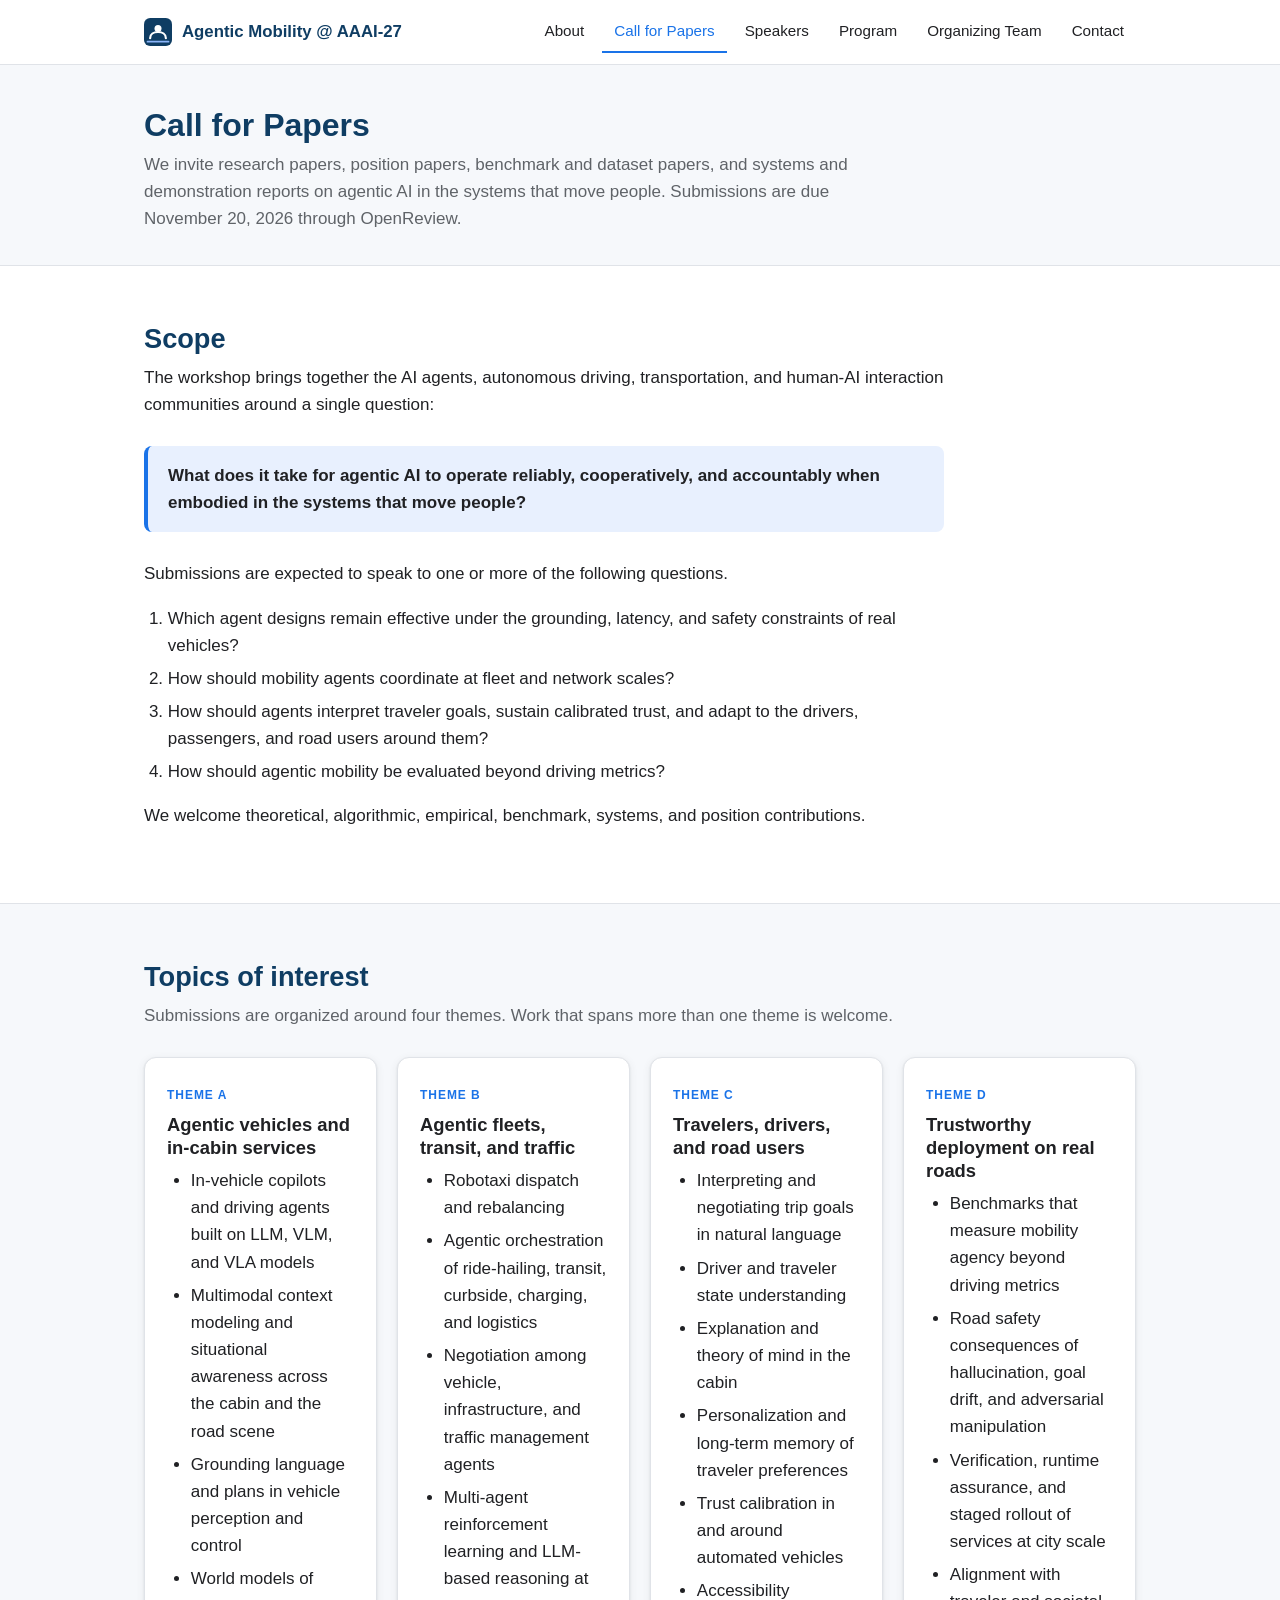
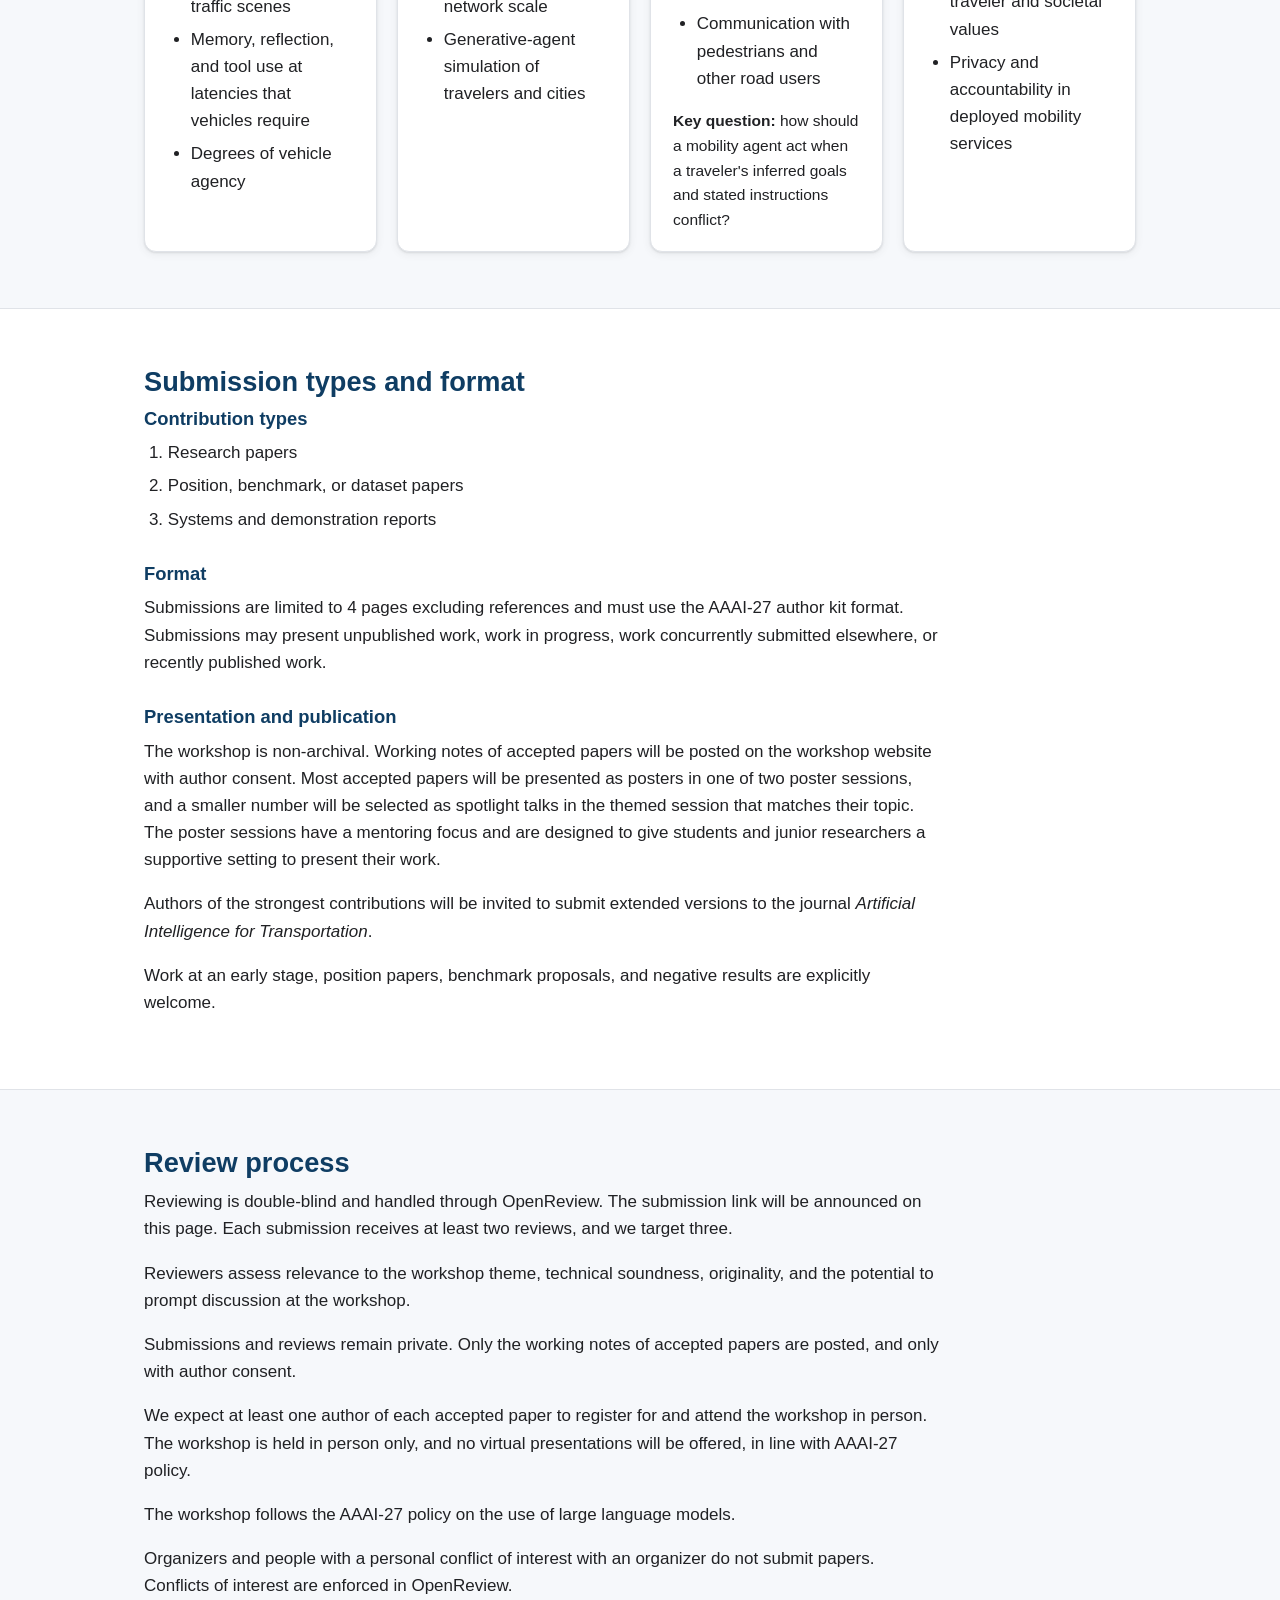
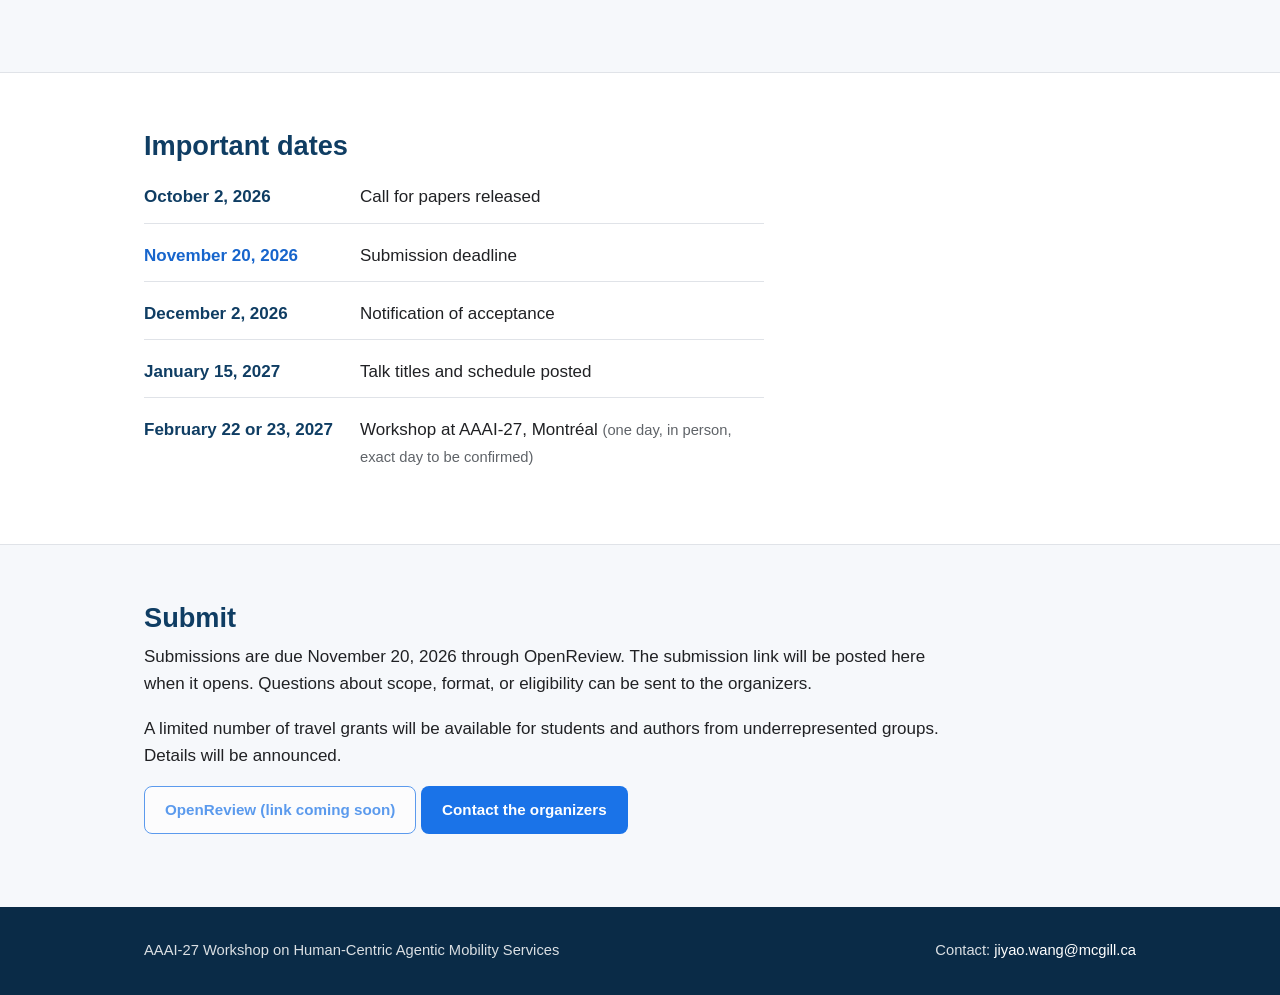
==== commit 459e38d7: "Update site to the revised proposal Rename the four themes and rewrite their topic lists. Move to ei" ====
--- a/cfp.html
+++ b/cfp.html
@@ -6,7 +6,7 @@
   <title>Call for Papers | Human-Centric Agentic Mobility Services, AAAI-27 Workshop</title>
   <meta name="description" content="Call for papers for the AAAI-27 Workshop on Human-Centric Agentic Mobility Services. Scope, topics of interest, submission format, review process, and important dates.">
   <link rel="icon" href="assets/favicon.svg" type="image/svg+xml">
-  <link rel="stylesheet" href="assets/style.css?v=3">
+  <link rel="stylesheet" href="assets/style.css?v=4">
 </head>
 <body>
   <a class="skip-link" href="#main">Skip to content</a>
@@ -44,11 +44,11 @@
           <div class="callout">
             <p><strong>What does it take for agentic AI to operate reliably, cooperatively, and accountably when embodied in the systems that move people?</strong></p>
           </div>
-          <p>Submissions are expected to speak to one or more of the following sub-questions.</p>
+          <p>Submissions are expected to speak to one or more of the following questions.</p>
           <ol>
-            <li>Which agent designs hold up under the grounding, latency, and safety constraints of real vehicles?</li>
-            <li>How should mobility agents communicate, negotiate, and coordinate at fleet and network scale?</li>
-            <li>How should agents interpret human goals, sustain calibrated trust, and adapt to the people around them?</li>
+            <li>Which agent designs remain effective under the grounding, latency, and safety constraints of real vehicles?</li>
+            <li>How should mobility agents coordinate at fleet and network scales?</li>
+            <li>How should agents interpret traveler goals, sustain calibrated trust, and adapt to the drivers, passengers, and road users around them?</li>
             <li>How should agentic mobility be evaluated beyond driving metrics?</li>
           </ol>
           <p>We welcome theoretical, algorithmic, empirical, benchmark, systems, and position contributions.</p>
@@ -63,49 +63,51 @@
         <div class="card-grid">
           <div class="card">
             <span class="label">Theme A</span>
-            <h3>Agentic architectures for mobility</h3>
+            <h3>Agentic vehicles and in-cabin services</h3>
             <ul>
-              <li>LLM, VLM, and VLA based driving and service agents</li>
-              <li>Memory, reflection, and tool use on the vehicle and in the cloud</li>
-              <li>Grounding language and plans in perception and control</li>
-              <li>World models</li>
-              <li>Levels of agenticness</li>
+              <li>In-vehicle copilots and driving agents built on LLM, VLM, and VLA models</li>
+              <li>Multimodal context modeling and situational awareness across the cabin and the road scene</li>
+              <li>Grounding language and plans in vehicle perception and control</li>
+              <li>World models of traffic scenes</li>
+              <li>Memory, reflection, and tool use at latencies that vehicles require</li>
+              <li>Degrees of vehicle agency</li>
             </ul>
           </div>
           <div class="card">
             <span class="label">Theme B</span>
-            <h3>Multi-agent coordination and intelligence at system scale</h3>
+            <h3>Agentic fleets, transit, and traffic</h3>
             <ul>
-              <li>Negotiation among vehicle, fleet, curbside, and traffic management agents</li>
+              <li>Robotaxi dispatch and rebalancing</li>
+              <li>Agentic orchestration of ride-hailing, transit, curbside, charging, and logistics</li>
+              <li>Negotiation among vehicle, infrastructure, and traffic management agents</li>
               <li>Multi-agent reinforcement learning and LLM-based reasoning at network scale</li>
-              <li>Agentic orchestration of ride-hailing, transit, and logistics</li>
-              <li>Mechanism design</li>
               <li>Generative-agent simulation of travelers and cities</li>
             </ul>
           </div>
           <div class="card">
             <span class="label">Theme C</span>
-            <h3>Human-agent interaction and personalization</h3>
+            <h3>Travelers, drivers, and road users</h3>
             <ul>
-              <li>Goal interpretation and negotiation in natural language</li>
-              <li>Explanation and theory of mind</li>
-              <li>Personalization and long-term memory</li>
+              <li>Interpreting and negotiating trip goals in natural language</li>
               <li>Driver and traveler state understanding</li>
-              <li>Trust calibration</li>
+              <li>Explanation and theory of mind in the cabin</li>
+              <li>Personalization and long-term memory of traveler preferences</li>
+              <li>Trust calibration in and around automated vehicles</li>
               <li>Accessibility</li>
+              <li>Communication with pedestrians and other road users</li>
             </ul>
-            <p><strong>Key question:</strong> how should agents act when inferred goals and stated instructions conflict?</p>
+            <p><strong>Key question:</strong> how should a mobility agent act when a traveler's inferred goals and stated instructions conflict?</p>
           </div>
           <div class="card">
             <span class="label">Theme D</span>
-            <h3>Evaluation, safety, and alignment</h3>
+            <h3>Trustworthy deployment on real roads</h3>
             <ul>
               <li>Benchmarks that measure mobility agency beyond driving metrics</li>
-              <li>Hallucination, goal drift, and adversarial robustness</li>
-              <li>Verification, runtime assurance, and staged rollout</li>
-              <li>Value alignment, privacy, and accountability</li>
+              <li>Road safety consequences of hallucination, goal drift, and adversarial manipulation</li>
+              <li>Verification, runtime assurance, and staged rollout of services at city scale</li>
+              <li>Alignment with traveler and societal values</li>
+              <li>Privacy and accountability in deployed mobility services</li>
             </ul>
-            <p>Papers that surface open problems are explicitly welcome, for example which abstraction of agency is measurable independently of driving performance.</p>
           </div>
         </div>
       </div>
@@ -124,8 +126,8 @@
           <h3>Format</h3>
           <p>Submissions are limited to 4 pages excluding references and must use the AAAI-27 author kit format. Submissions may present unpublished work, work in progress, work concurrently submitted elsewhere, or recently published work.</p>
           <h3>Presentation and publication</h3>
-          <p>The workshop is non-archival. Working notes of accepted papers will be posted on the workshop website with author consent. Most accepted papers will be presented as posters, and a smaller number will be selected as spotlight talks. The poster sessions are mentoring-oriented and are designed to give students and junior researchers a supportive setting to present their work.</p>
-          <p>Authors of the strongest contributions will be invited to submit extended versions to the Elsevier journal <em>Artificial Intelligence for Transportation</em>.</p>
+          <p>The workshop is non-archival. Working notes of accepted papers will be posted on the workshop website with author consent. Most accepted papers will be presented as posters in one of two poster sessions, and a smaller number will be selected as spotlight talks in the themed session that matches their topic. The poster sessions have a mentoring focus and are designed to give students and junior researchers a supportive setting to present their work.</p>
+          <p>Authors of the strongest contributions will be invited to submit extended versions to the journal <em>Artificial Intelligence for Transportation</em>.</p>
           <p>Work at an early stage, position papers, benchmark proposals, and negative results are explicitly welcome.</p>
         </div>
       </div>
@@ -152,8 +154,7 @@
           <li><span class="date">October 2, 2026</span><span>Call for papers released</span></li>
           <li class="highlight"><span class="date">November 20, 2026</span><span>Submission deadline</span></li>
           <li><span class="date">December 2, 2026</span><span>Notification of acceptance</span></li>
-          <li><span class="date">December 20, 2026</span><span>Camera-ready working notes due</span></li>
-          <li><span class="date">January 15, 2027</span><span>Final program posted</span></li>
+          <li><span class="date">January 15, 2027</span><span>Talk titles and schedule posted</span></li>
           <li><span class="date">February 22 or 23, 2027</span><span>Workshop at AAAI-27, Montréal <span class="note">(one day, in person, exact day to be confirmed)</span></span></li>
         </ul>
       </div>
@@ -164,7 +165,7 @@
         <h2 class="section-title">Submit</h2>
         <div class="prose">
           <p>Submissions are due November 20, 2026 through OpenReview. The submission link will be posted here when it opens. Questions about scope, format, or eligibility can be sent to the organizers.</p>
-          <p>A limited number of travel and registration grants will be available for students and authors from underrepresented groups. Details will be announced.</p>
+          <p>A limited number of travel grants will be available for students and authors from underrepresented groups. Details will be announced.</p>
           <p>
             <a class="btn btn-secondary" href="#" aria-disabled="true" tabindex="-1">OpenReview (link coming soon)</a>
             <a class="btn btn-primary" href="index.html#contact">Contact the organizers</a>
--- a/assets/style.css
+++ b/assets/style.css
@@ -191,7 +191,7 @@
   padding: 22px 22px 18px;
   box-shadow: var(--shadow);
 }
-.card h3 { margin-bottom: 8px; }
+.card h3, .card h4 { font-size: 1.15rem; margin-bottom: 8px; }
 .card p { margin-bottom: 0.6em; font-size: 0.97rem; }
 .card p:last-child { margin-bottom: 0; }
 .card .label {
@@ -215,7 +215,7 @@
 }
 .dates li:last-child { border-bottom: none; }
 .dates .date { font-weight: 600; color: var(--primary); }
-.dates .highlight .date { color: var(--accent); }
+.dates .highlight .date { color: #1765cc; }
 .dates .note { color: var(--muted); font-size: 0.92rem; }
 
 /* People */
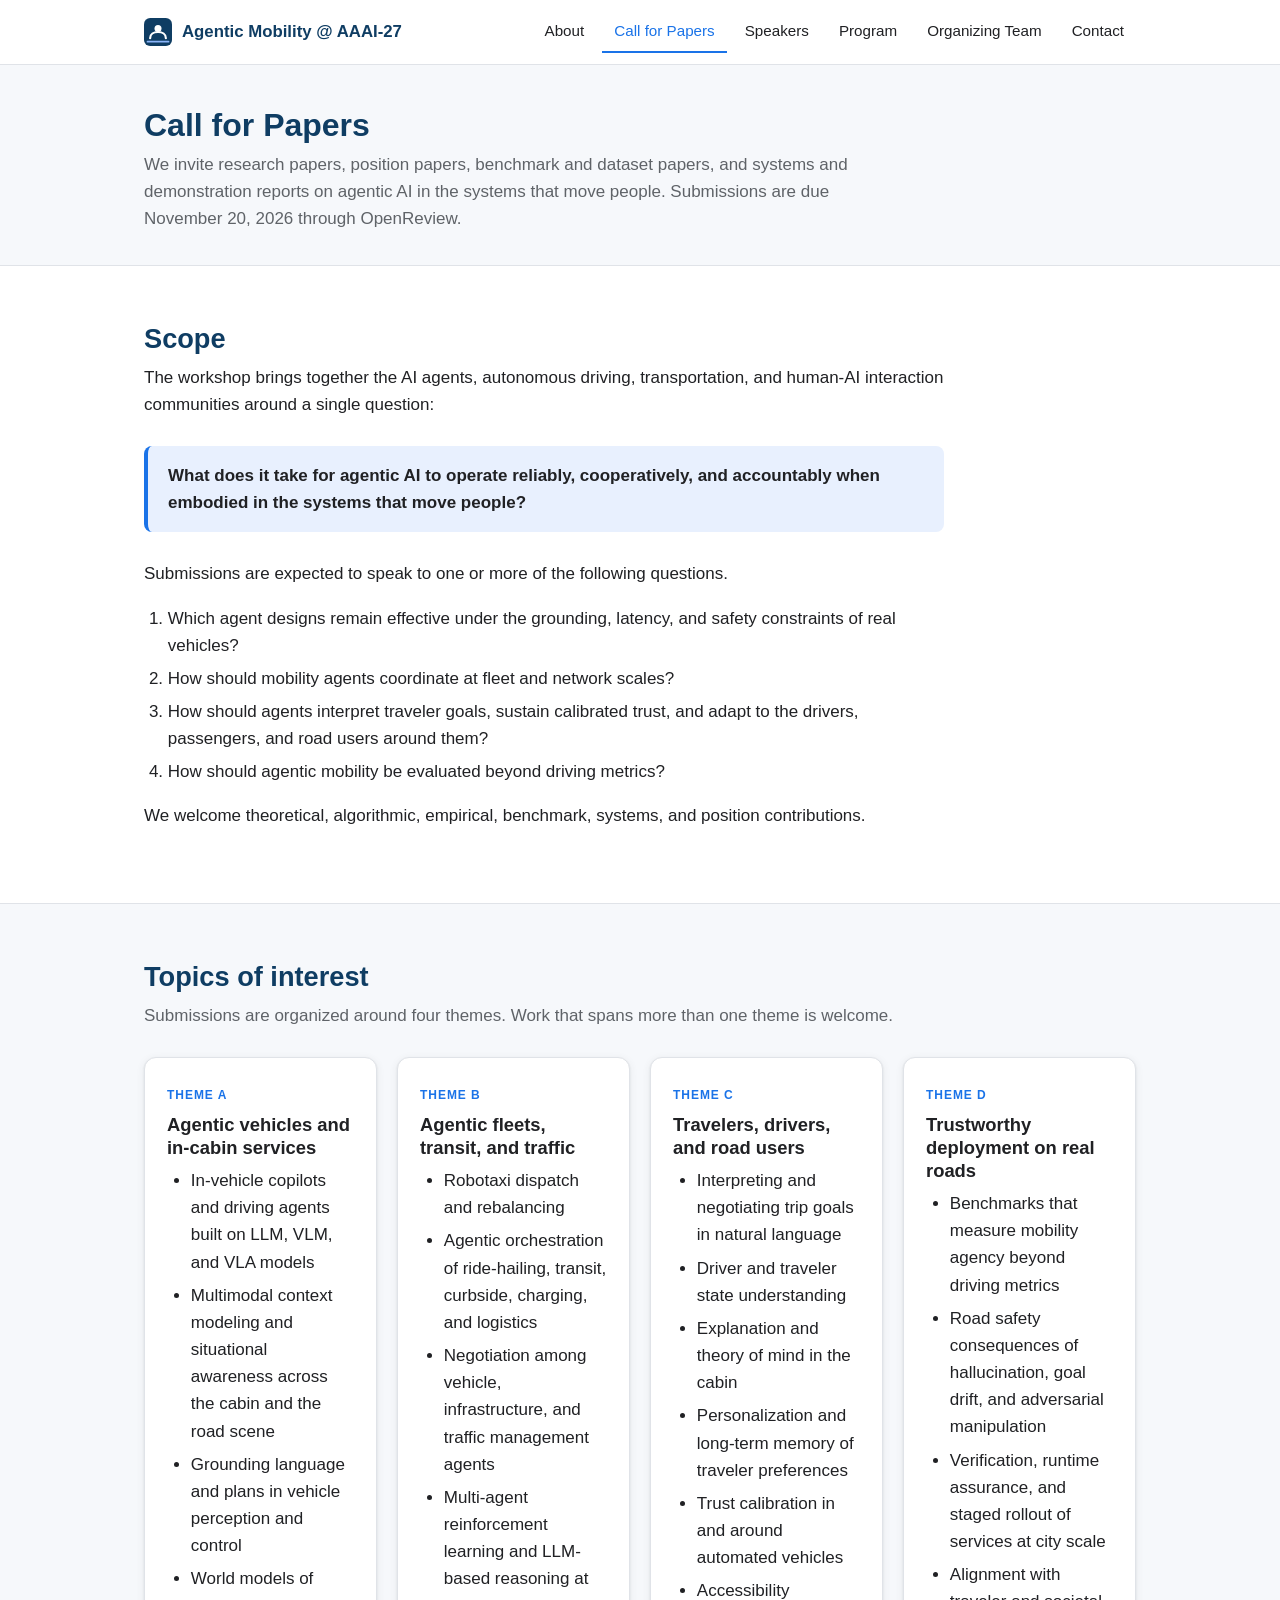
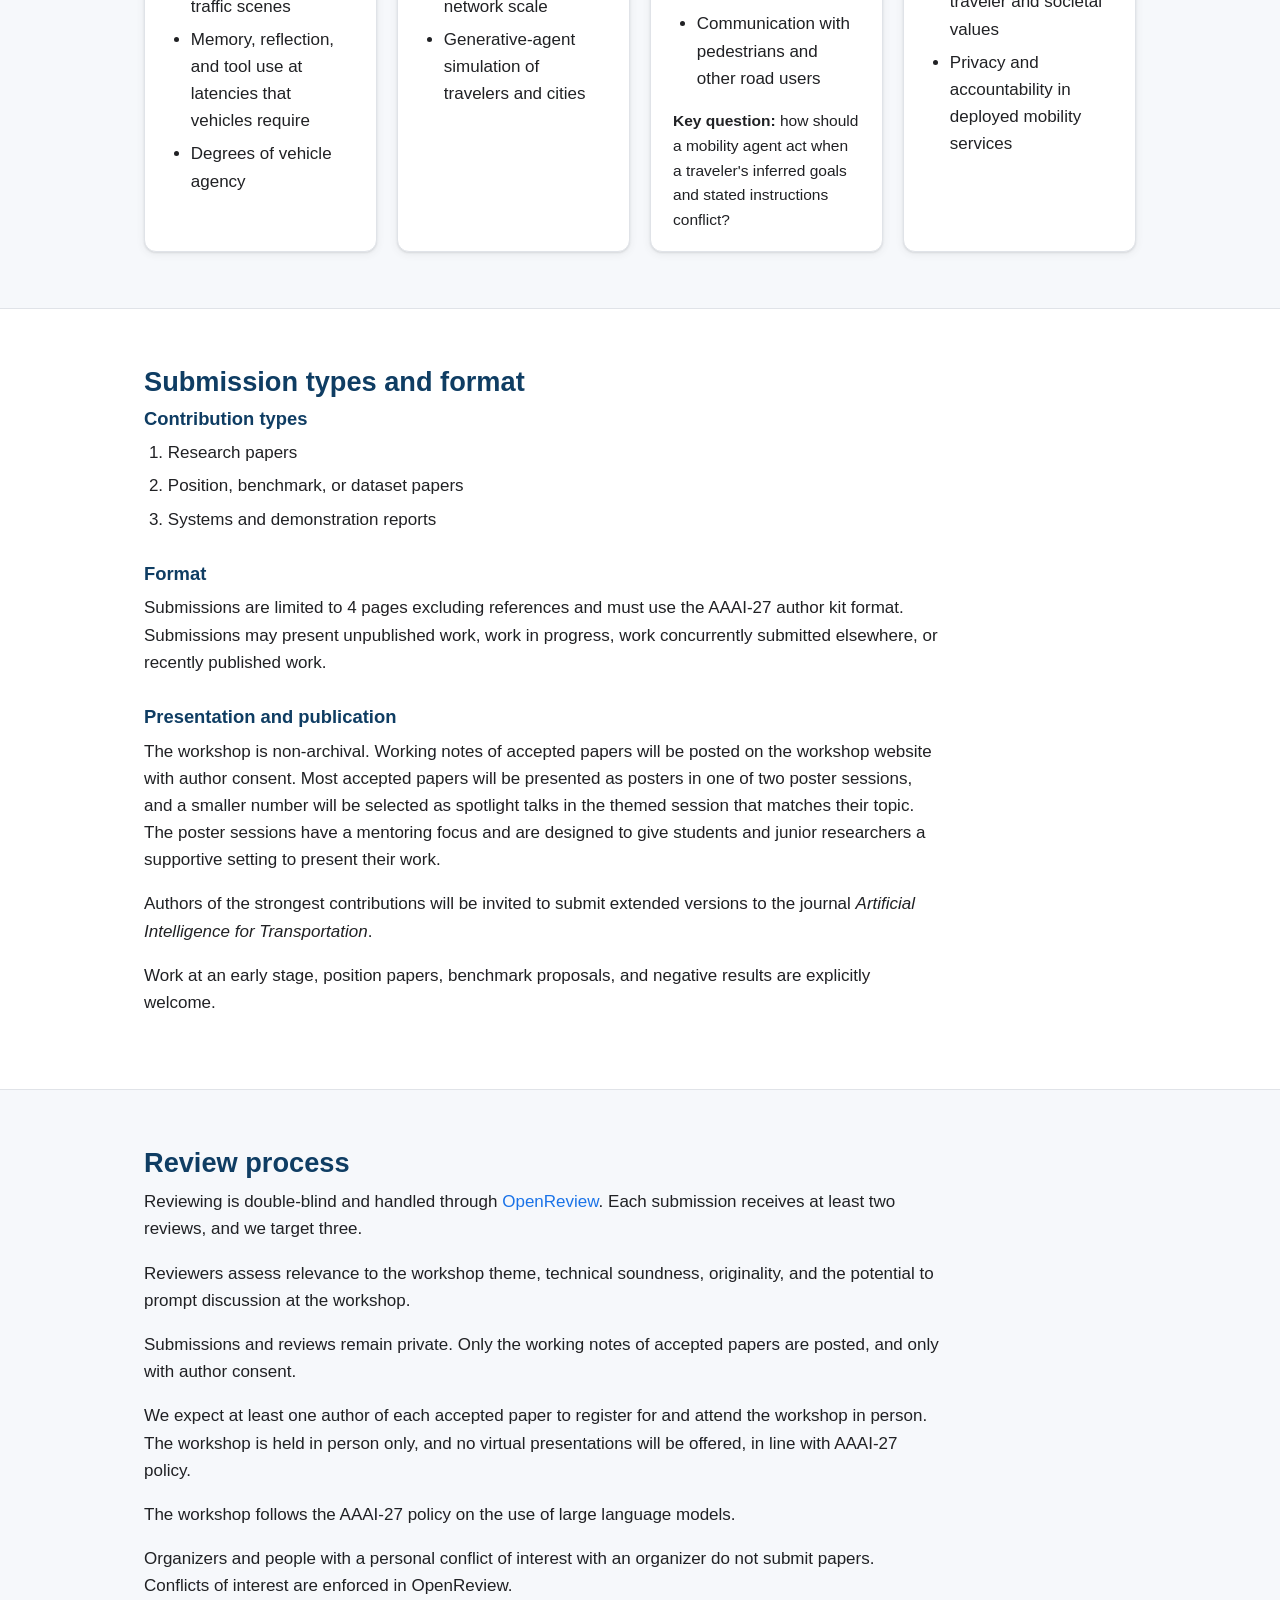
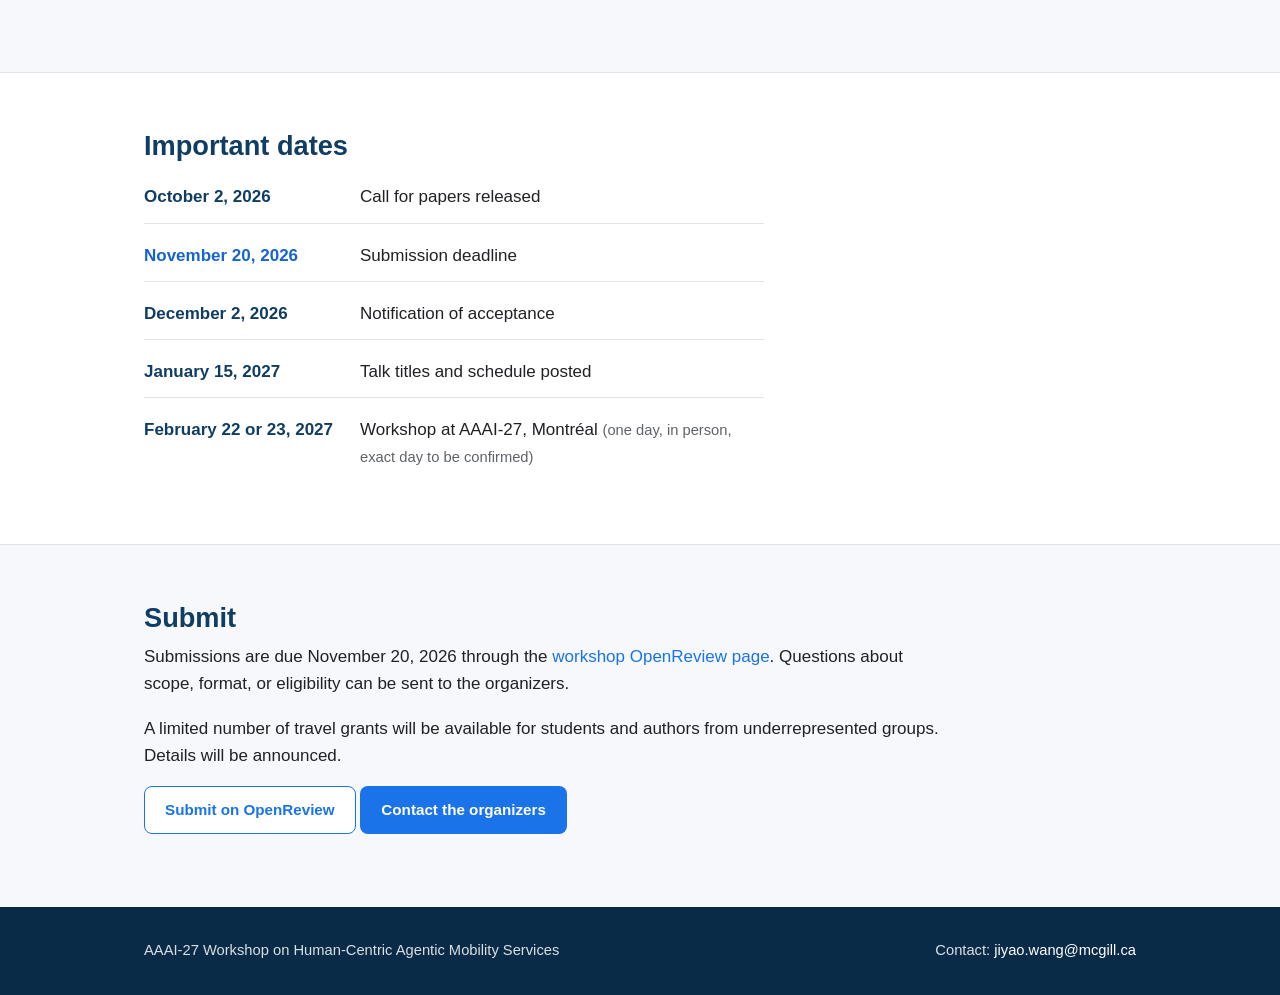
==== commit 336b00e4: "Add Peter Stone to speakers and link the OpenReview submission page Peter Stone joins the invited sp" ====
--- a/cfp.html
+++ b/cfp.html
@@ -137,7 +137,7 @@
       <div class="container">
         <h2 class="section-title">Review process</h2>
         <div class="prose">
-          <p>Reviewing is double-blind and handled through OpenReview. The submission link will be announced on this page. Each submission receives at least two reviews, and we target three.</p>
+          <p>Reviewing is double-blind and handled through <a href="https://openreview.net/group?id=AAAI.org/2027/Workshop/Human-Centric_AgMS">OpenReview</a>. Each submission receives at least two reviews, and we target three.</p>
           <p>Reviewers assess relevance to the workshop theme, technical soundness, originality, and the potential to prompt discussion at the workshop.</p>
           <p>Submissions and reviews remain private. Only the working notes of accepted papers are posted, and only with author consent.</p>
           <p>We expect at least one author of each accepted paper to register for and attend the workshop in person. The workshop is held in person only, and no virtual presentations will be offered, in line with AAAI-27 policy.</p>
@@ -164,10 +164,10 @@
       <div class="container">
         <h2 class="section-title">Submit</h2>
         <div class="prose">
-          <p>Submissions are due November 20, 2026 through OpenReview. The submission link will be posted here when it opens. Questions about scope, format, or eligibility can be sent to the organizers.</p>
+          <p>Submissions are due November 20, 2026 through the <a href="https://openreview.net/group?id=AAAI.org/2027/Workshop/Human-Centric_AgMS">workshop OpenReview page</a>. Questions about scope, format, or eligibility can be sent to the organizers.</p>
           <p>A limited number of travel grants will be available for students and authors from underrepresented groups. Details will be announced.</p>
           <p>
-            <a class="btn btn-secondary" href="#" aria-disabled="true" tabindex="-1">OpenReview (link coming soon)</a>
+            <a class="btn btn-secondary" href="https://openreview.net/group?id=AAAI.org/2027/Workshop/Human-Centric_AgMS">Submit on OpenReview</a>
             <a class="btn btn-primary" href="index.html#contact">Contact the organizers</a>
           </p>
         </div>
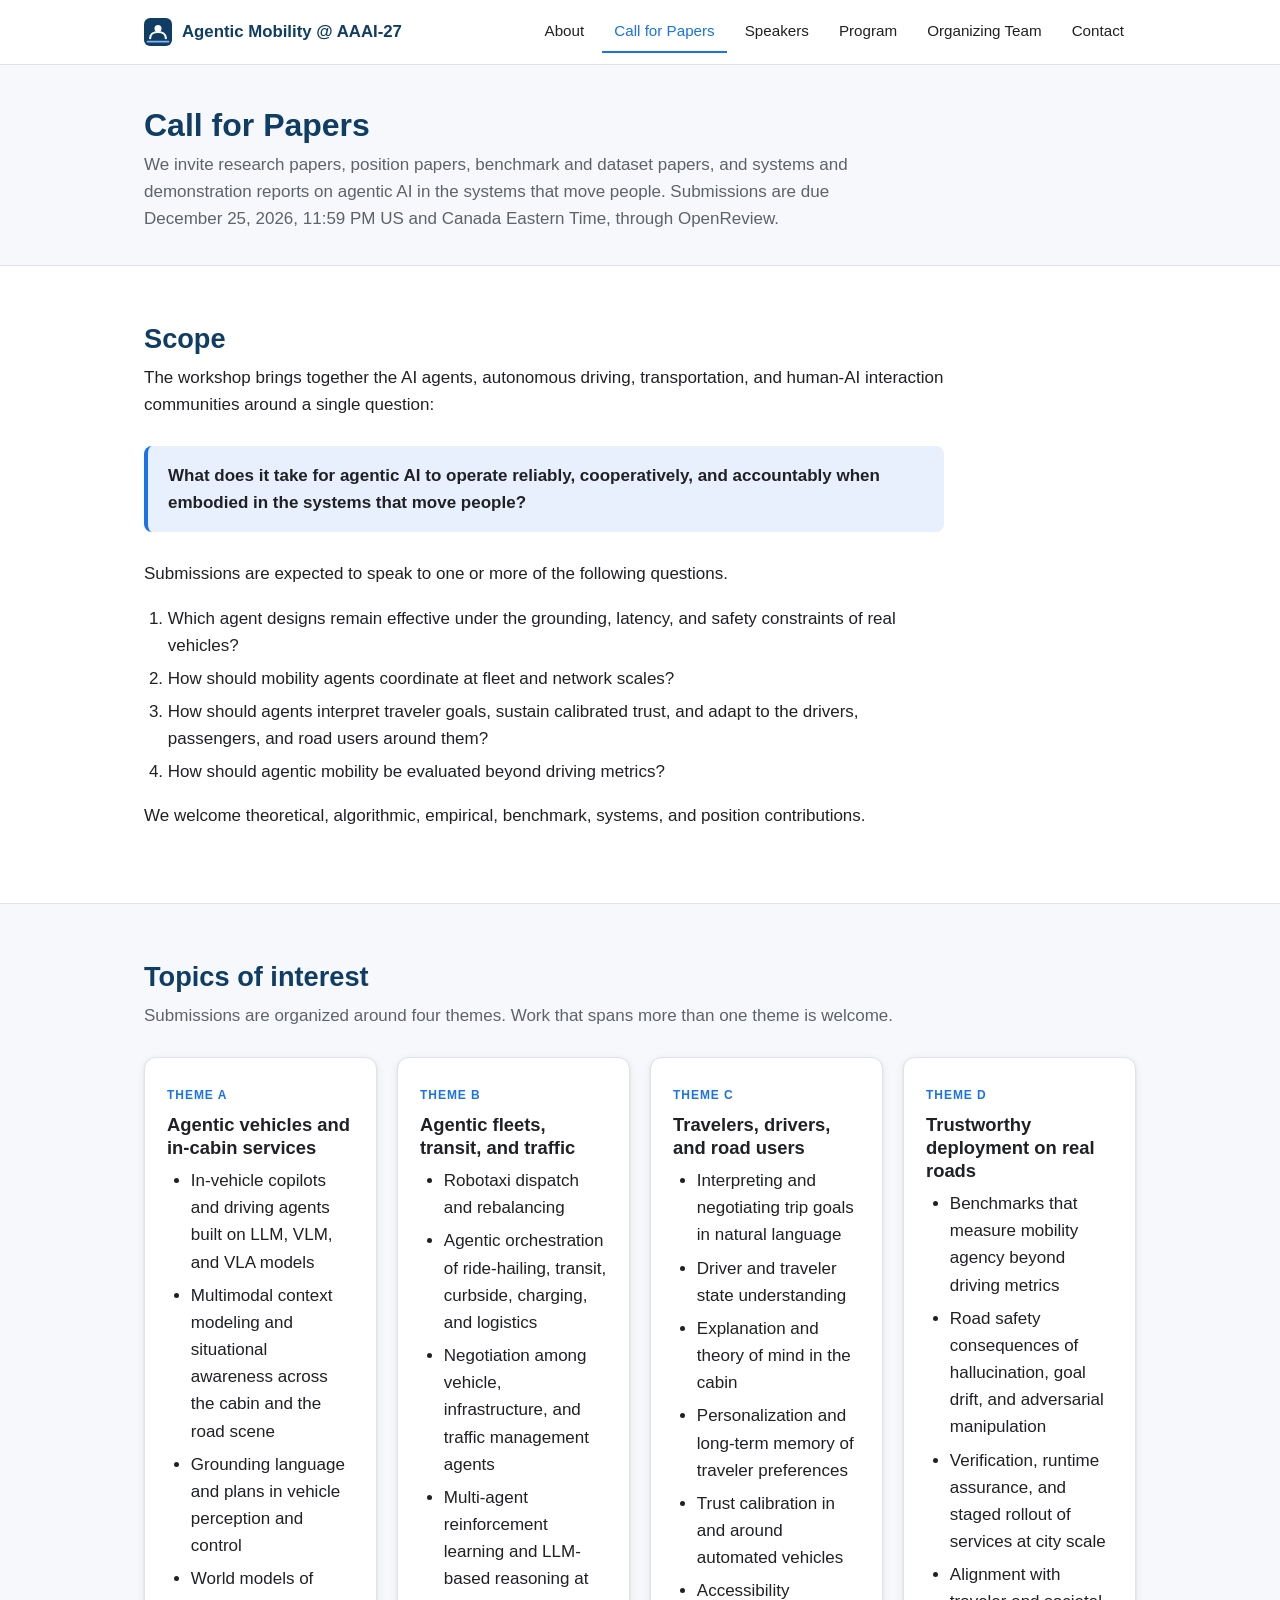
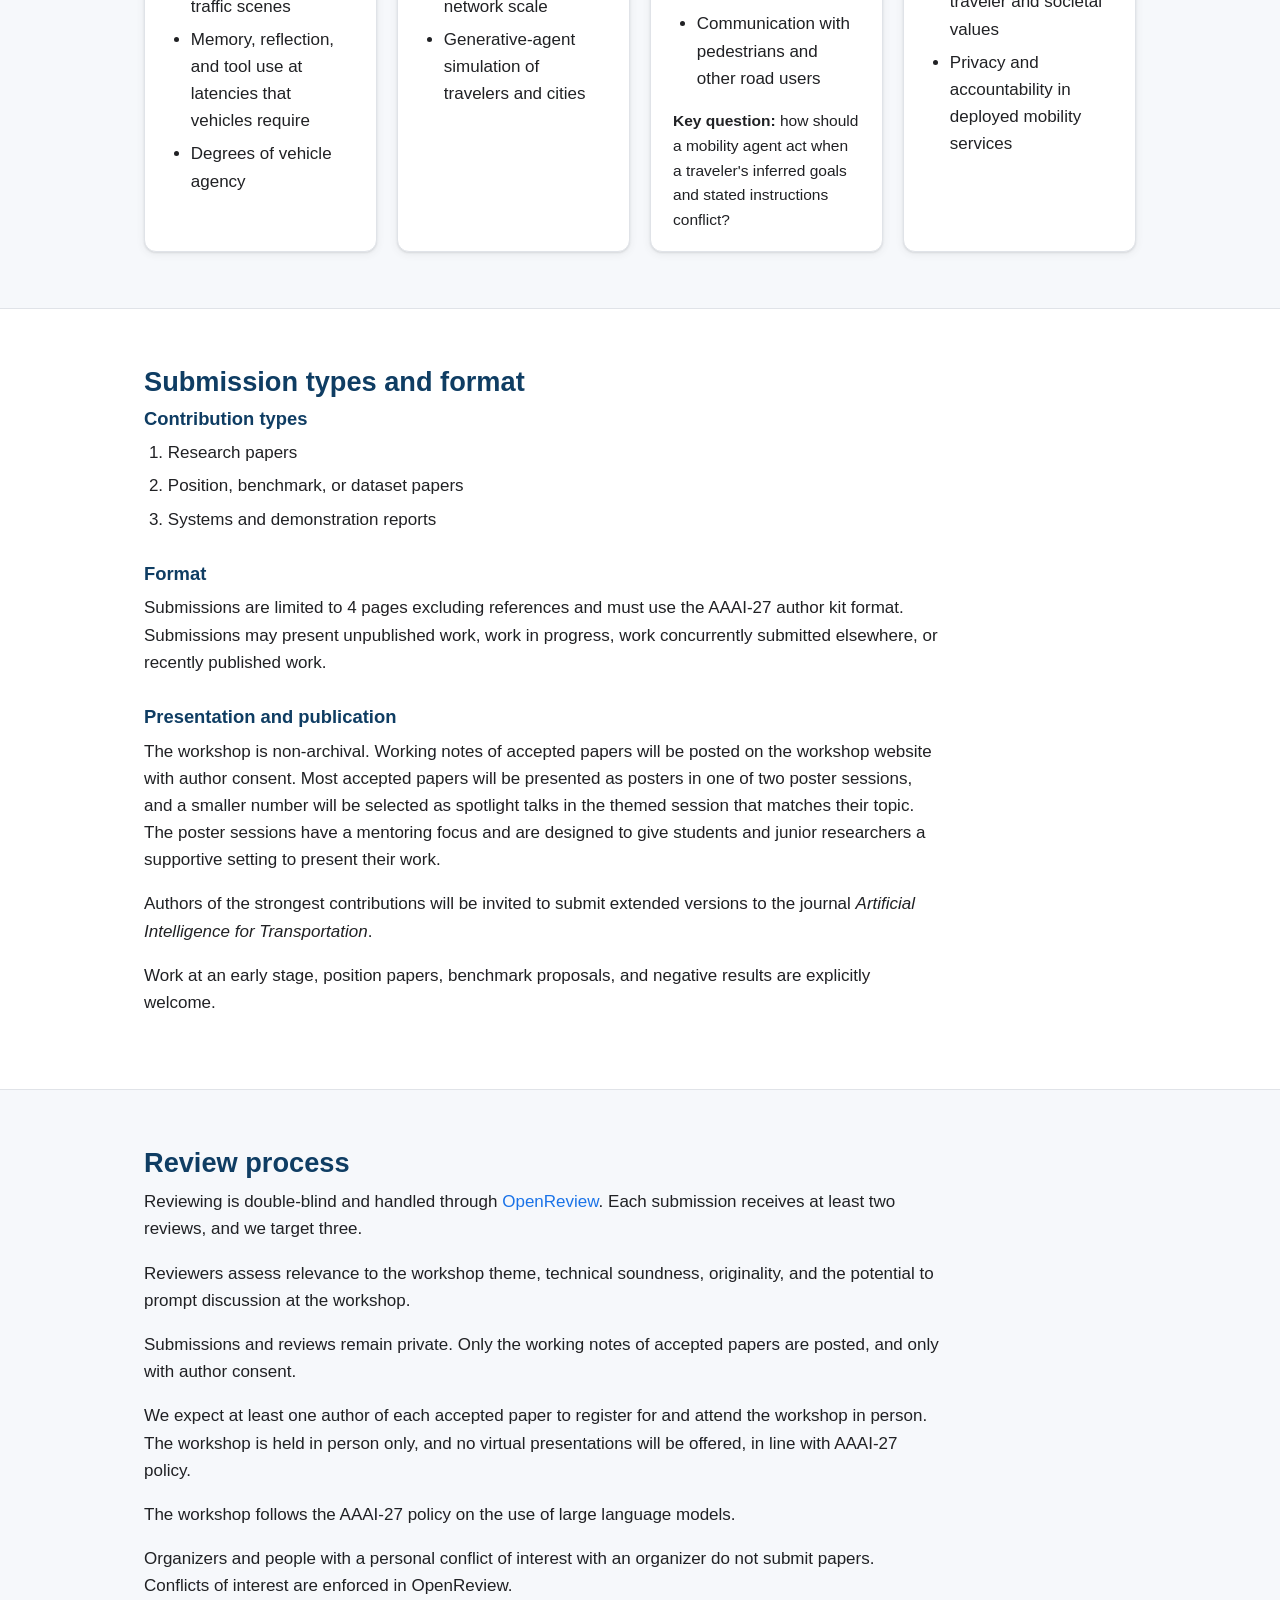
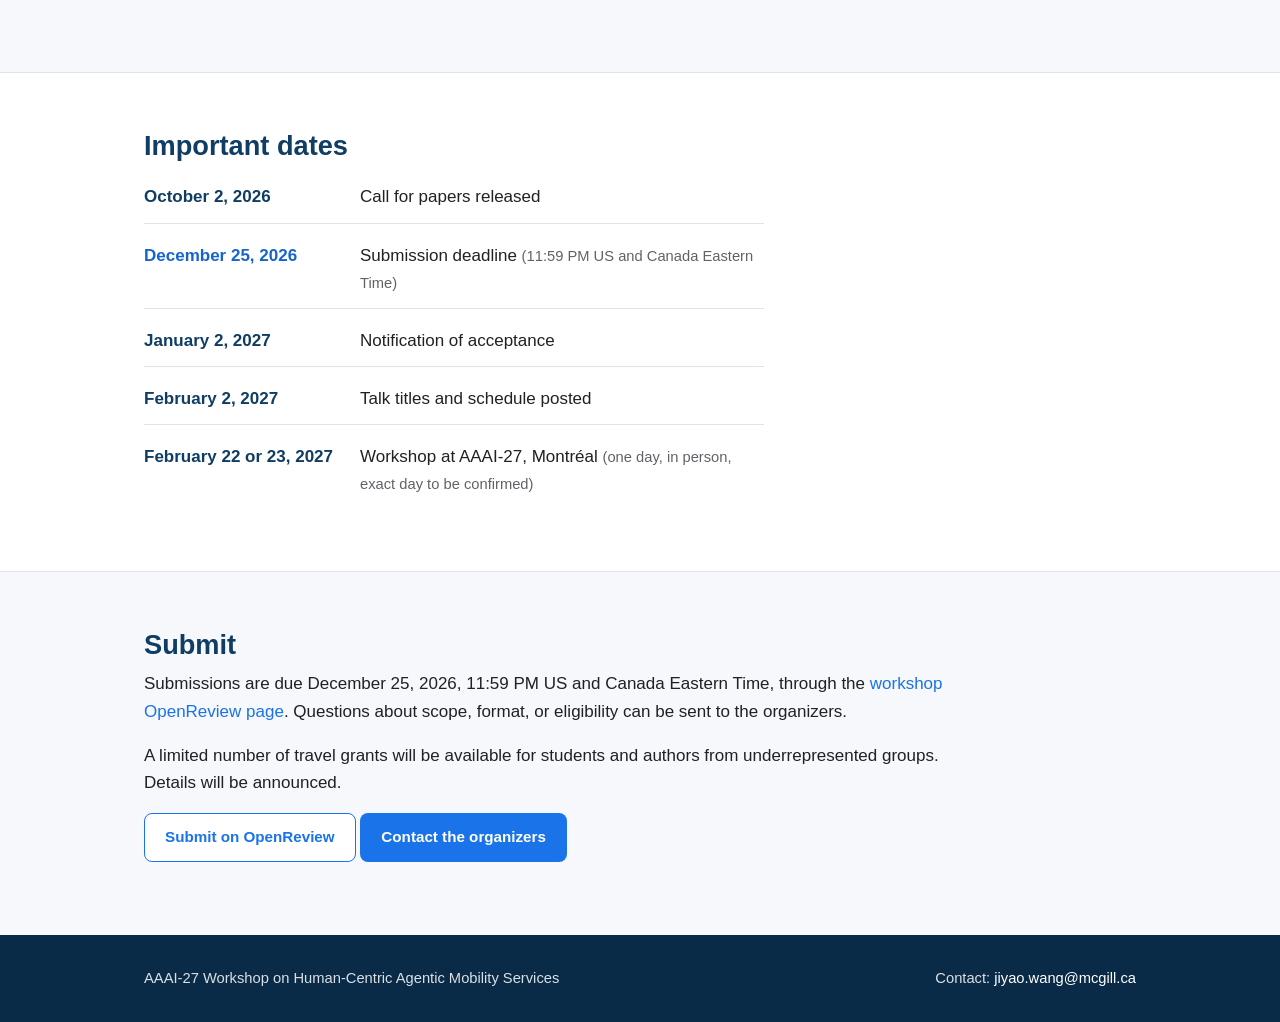
==== commit 0d367e9a: "Extend the submission deadline and later dates Submissions are now due December 25, 2026 at 11:59 PM" ====
--- a/cfp.html
+++ b/cfp.html
@@ -32,7 +32,7 @@
     <section class="page-header">
       <div class="container">
         <h1>Call for Papers</h1>
-        <p>We invite research papers, position papers, benchmark and dataset papers, and systems and demonstration reports on agentic AI in the systems that move people. Submissions are due November 20, 2026 through OpenReview.</p>
+        <p>We invite research papers, position papers, benchmark and dataset papers, and systems and demonstration reports on agentic AI in the systems that move people. Submissions are due December 25, 2026, 11:59 PM US and Canada Eastern Time, through OpenReview.</p>
       </div>
     </section>
 
@@ -152,9 +152,9 @@
         <h2 class="section-title">Important dates</h2>
         <ul class="dates">
           <li><span class="date">October 2, 2026</span><span>Call for papers released</span></li>
-          <li class="highlight"><span class="date">November 20, 2026</span><span>Submission deadline</span></li>
-          <li><span class="date">December 2, 2026</span><span>Notification of acceptance</span></li>
-          <li><span class="date">January 15, 2027</span><span>Talk titles and schedule posted</span></li>
+          <li class="highlight"><span class="date">December 25, 2026</span><span>Submission deadline <span class="note">(11:59 PM US and Canada Eastern Time)</span></span></li>
+          <li><span class="date">January 2, 2027</span><span>Notification of acceptance</span></li>
+          <li><span class="date">February 2, 2027</span><span>Talk titles and schedule posted</span></li>
           <li><span class="date">February 22 or 23, 2027</span><span>Workshop at AAAI-27, Montréal <span class="note">(one day, in person, exact day to be confirmed)</span></span></li>
         </ul>
       </div>
@@ -164,7 +164,7 @@
       <div class="container">
         <h2 class="section-title">Submit</h2>
         <div class="prose">
-          <p>Submissions are due November 20, 2026 through the <a href="https://openreview.net/group?id=AAAI.org/2027/Workshop/Human-Centric_AgMS">workshop OpenReview page</a>. Questions about scope, format, or eligibility can be sent to the organizers.</p>
+          <p>Submissions are due December 25, 2026, 11:59 PM US and Canada Eastern Time, through the <a href="https://openreview.net/group?id=AAAI.org/2027/Workshop/Human-Centric_AgMS">workshop OpenReview page</a>. Questions about scope, format, or eligibility can be sent to the organizers.</p>
           <p>A limited number of travel grants will be available for students and authors from underrepresented groups. Details will be announced.</p>
           <p>
             <a class="btn btn-secondary" href="https://openreview.net/group?id=AAAI.org/2027/Workshop/Human-Centric_AgMS">Submit on OpenReview</a>
